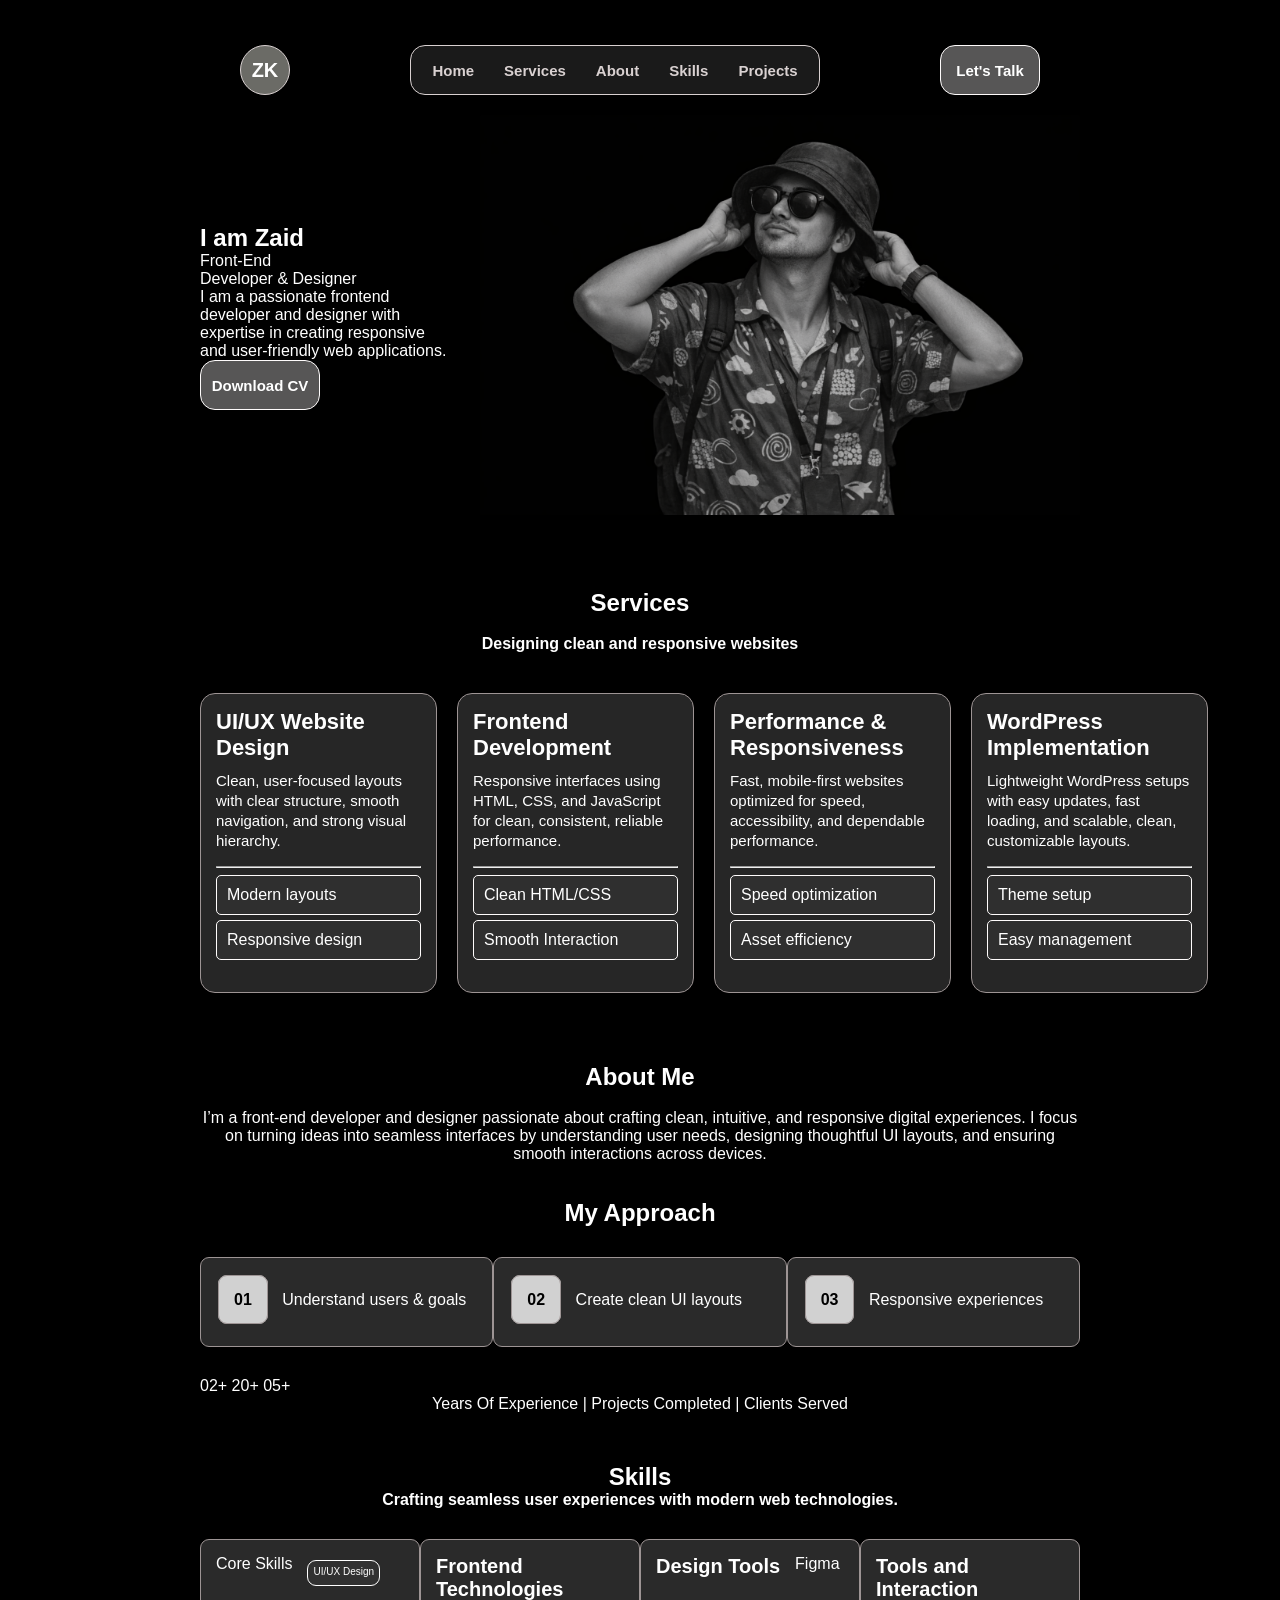
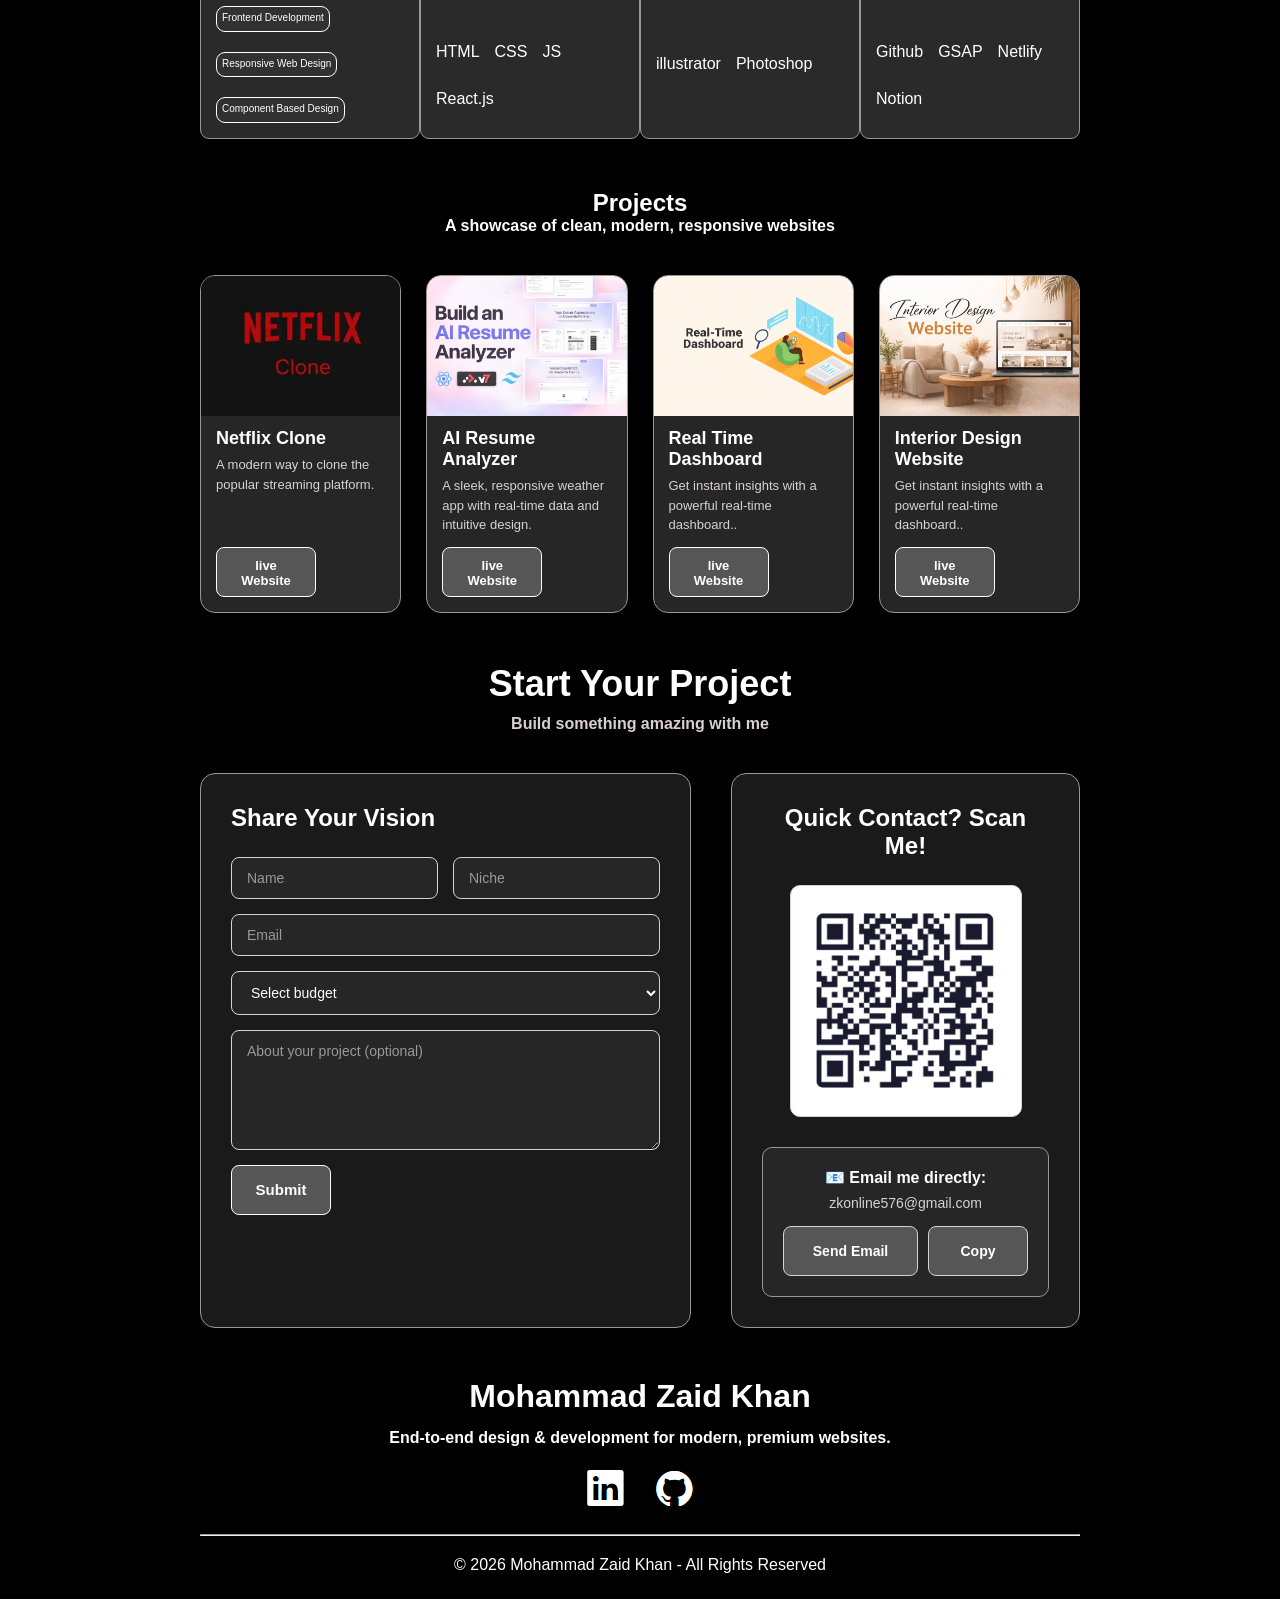
==== Task1/index.html @ 1f1709fe "Start your project section done" ====
<!DOCTYPE html>
<html lang="en">
<head>
    <meta charset="UTF-8">
    <meta name="viewport" content="width=device-width, initial-scale=1.0">
    <link rel="stylesheet" href="style.css">
    <title>Document</title>
</head>
<body>
    <!-- HEADER -->
    <header>
        <span class="logo">ZK</span>
        
        <nav>
           <a href="">Home</a> 
           <a href="">Services</a> 
           <a href="">About</a> 
           <a href="">Skills</a> 
           <a href="">Projects</a> 
        </nav>
        <button>Let's Talk</button>
    </header>

     <!-- MAIN -->
    <main>
        <section class="Home">

          <span>
             <h2>I am Zaid</h2>
             <p class="intro-subtitle">Front-End</p>
             <p class="intro-title">Developer & Designer</p>
             <p class="intro-text">I am a passionate frontend developer and designer with expertise in creating responsive and user-friendly web applications.</p>
             <button class="button2">Download CV</button>
          </span>

          <span>
             <img src="/Task1/images/zaid.png" alt="Profile Picture" class="profile-pic">
         </span>

        </section>

        <section class="services">
            <center><h1>Services</h1></center>
            <br>
            <center class="1"><b><p>Designing clean and responsive websites</p></b></center>

            <div class="card-box">

             <div class="Card1">

                <h3 class="ui/ux">UI/UX Website Design</h3>

                <p>Clean, user-focused layouts with clear structure, smooth navigation, and strong visual hierarchy.</p>

                <hr>

                <span>Modern layouts</span>

                <span>Responsive design</span>


             </div>

             <div class="Card2">

                <h3>Frontend Development</h3>

                <p>Responsive interfaces using HTML, CSS, and JavaScript for clean, consistent, reliable performance.</p>

                <hr>

                <span>Clean HTML/CSS</span>

                <span>Smooth Interaction</span>


             </div>

             <div class="Card3">

                <h3>Performance & Responsiveness</h3>

                <p>Fast, mobile-first websites optimized for speed, accessibility, and dependable performance.</p>

                <hr>

                <span>Speed optimization</span>

                <span>Asset efficiency
                </span>


             </div>

             <div class="Card4">

                <h3>WordPress Implementation
                </h3>

                <p>Lightweight WordPress setups with easy updates, fast loading, and scalable, clean, customizable layouts.
                </p>

                <hr>

                <span>Theme setup
               </span>

                <span>Easy management
                </span>


             </div>

            </div> 




            
         
        </section>

        <section class="About">
            <center><h1>About Me</h1></center>
            <br>
            <p style="text-align: center;">I’m a front-end developer and designer passionate about crafting clean, intuitive, and responsive digital experiences. I focus on turning ideas into seamless interfaces by understanding user needs, designing thoughtful UI layouts, and ensuring smooth interactions across devices.</p>
            <br>
            <br>
           <center><h2>My Approach</h2></center> 

           <div class="card-box2">

             <div class="Card5">
                <div class="centerDiv">
                 <span class="serial">01</span>
                 <span class="serial2">Understand users & goals</span>
                </div>
             </div>
 
             <div class="Card6">
                <div class="centerDiv">
                 <span class="serial">02</span>
                 <span class="serial2">Create clean UI layouts</span>
                </div>
             </div>

             <div class="Card7">
                <div class="centerDiv">
                 <span class="serial">03</span>
                 <span class="serial2">Responsive experiences</span>
                </div>
             </div>

          </div>


          <div class="center1">02+ 20+ 05+</div>
          <center class="center2"> Years Of Experience | Projects Completed | Clients Served</center>

        </section>

        <section class="Skills">

         <div class="skills h3">

          <center><h1>Skills</h1></center>
          <center><b><p>Crafting seamless user experiences with modern web technologies.</p></b></center>

         </div>


         <div class="card-box3">

            <div class="Card11">
            <p>Core Skills</p>

               <span class="ui">UI/UX Design</span>
               <span class="ui">Frontend Development</span>
               <span class="ui">Responsive Web Design</span>
               <span class="ui">Component Based Design</span>
            </div>

            <div class="Card11">
               <span><h4 class="Heading">Frontend Technologies</h4></span>
               <span>HTML</span>
               <SPAN>CSS</SPAN>
               <SPAN>JS</SPAN>
               <SPAN>React.js</SPAN>
            </div>

            <div class="Card11">
               <span><h4 class="Heading">Design Tools</h4></span>
               <span>Figma</span>
               <span>illustrator</span>
               <span>Photoshop</span>
            </div>

            <div class="Card11">
               <span><h4 class="Heading">Tools and Interaction</h4></span>
               <span>Github</span>
               <span>GSAP</span>
               <span>Netlify</span>
               <span>Notion</span>
            </div>
            

         </div>

      </section>

      <section class="Projects">


         <center><h1>Projects</h1></center>
         <center><b><p>A showcase of clean, modern, responsive websites</p></b></center>

         <div class="card-box4">

            <div class="card12">
            <img width="380px" height="160px" src="/Task1/images/Netflix.png" alt="Netflix clone picture">
            <h4>Netflix Clone</h4>
            <p>A modern way to clone the popular streaming platform.
            </p>
            <button>
               live Website
            </button>
            </div>

            <div class="card13">
               <img width="380px" height="160px" src="/Task1/images/ResumeThummbnail.png" alt="Resume builder picture">
               <h4>AI Resume Analyzer</h4>
               <p>A sleek, responsive weather app with real-time data and intuitive design.</p>
               <button>
                  live Website
               </button>
            </div>

            <div class="card14">
               <img width="380px" height="160px" src="/Task1/images/RealTimeDashboard.png">
               <h4>Real Time Dashboard</h4>
               <p>Get instant insights with a powerful real-time dashboard..</p>
               <button>
                  live Website
               </button>
            </div>

            <div class="card15">
               <img width="380px" height="160px" src="/Task1/images/Interior Design.png">
               <h4>Interior Design Website</h4>
               <p>Get instant insights with a powerful real-time dashboard..</p>
               <button>
               live Website
               </button>
            </div>

         </div>

      </section>

      <section class="StartProject">

         <center><h1>Start Your Project</h1></center>
          <center><b><p>Build something amazing with me</p></b></center>
          
          <div class="project-container">
            <!-- Left Form Section -->
            <div class="form-section">
              <h2>Share Your Vision</h2>
              <form>
                <div class="form-row">
                  <input type="text" placeholder="Name" required>
                  <input type="text" placeholder="Niche" required>
                </div>
                <input type="email" placeholder="Email" required>
                <select placeholder="Select budget" required>
                  <option>Select budget</option>
                  <option>$500 - $1000</option>
                  <option>$1000 - $2000</option>
                  <option>$2000 - $5000</option>
                  <option>$5000+</option>
                </select>
                <textarea placeholder="About your project (optional)"></textarea>
                <button type="submit">Submit</button>
              </form>
            </div>

            <!-- Right Contact Section -->
            <div class="contact-section">
              <h2>Quick Contact? Scan Me!</h2>
              <div class="qr-box">
                <img src="/Task1/images/qrcode.png" alt="QR Code" class="qr-code">
              </div>
              <div class="email-box">
                <span>📧 Email me directly:</span>
                <p>zkonline576@gmail.com</p>
                <div class="button-group">
                  <button class="send-btn">Send Email</button>
                  <button class="copy-btn">Copy</button>
                </div>
              </div>
            </div>
          </div>

      </section>

     
    </main>

    <!-- FOOTER -->
    <footer>

      <center class="footername"><h1>Mohammad Zaid Khan</h1></center>

      <center class="footerpara"><b><p>End-to-end design & development for modern, premium websites.</p></b></center>

      <div class="footericons">
         <center>
         <a  class="footericonlinkedin" href="https://www.linkedin.com/in/mohammad-zaid-khan-547534230/" target="_blank"><img src="/Task1/images/linkdin.png" alt="LinkedIn logo with link"></a>
         
        <a href="https://github.com/ZAID576" target="_blank"><img src="/Task1/images/github2.png" alt="GitHub logo with link"></a>
        </center>
      </div>

      <hr>

      <div class="AllRightReserved">
      <center><p>© 2026 Mohammad Zaid Khan - All Rights Reserved</p></center>
      </div>

    </footer>


</body>
</html>
---- Task1/style.css ----
* {
  margin: 0;
  padding: 0;
  box-sizing: border-box;
}

body {
  font-family: Arial, sans-serif;
  background-color: #000;
  color: #fff;
  margin: 25px 200px 25px 200px;
  /* min-height: 100vh; */
}

header {
  display: flex;
  justify-content: space-between;
  align-items: center;
  padding: 20px 40px;
  position: sticky;
  top: 0;           /* keeps it at top when scrolling */
  background: rgba(0, 0, 0, 0.85);
  z-index: 10;
  
  .logo { 
  width: 50px;
  height: 50px;
  border-radius: 50%;
  border: 1px solid #d9d1d1; 
  
  background-color: #6b6b66;

  display: flex;
  justify-content: center;
  align-items: center;

  color: white;
  font-size: 20px;
  font-weight: bold;
  }
  
}

nav {
  display: flex;
  justify-content: center;
  align-items: center;

  width: 410px;
  height: 50px;
  border-radius: 15px;
  border: 1px solid #d9d1d1; 

  background-color: #1A1A1A;

  a{
    padding: 15px;
    text-decoration: none;

    color: #d9d1d1;

    font-size: 15px;
    font-weight: bold;
  }
}

button {
  width: 100px;
  height: 50px;
  border-radius: 15px;
  border: 1px solid #fffcfc; 

  background-color: #575656;

  color: #ffffff;
  font-size: 15px;
  font-weight: bold;

}



  section.Home{
  display: flex;
  justify-content: space-between;
  align-items: center;
  gap: 30px;
  /* border: 1px solid white; */

  .button2{
    width: 120px;
    height: 50px;
    border-radius: 15px;
    border: 1px solid #fffcfc; 

    background-color: #575656;


    color: #ffffff;
    font-size: 15px;
    font-weight: bold;


  }


  img{
    height: 400px;
  }
}


section.services{
  margin-top: 70px;
  margin-bottom: 70px;
}

.card-box{
  display: flex;
  justify-content: space-between;
  align-items: center;
  margin-top: 40px;
}
  

.Card1{
  height: 300px;
  width: 240px;
  border: 1px solid #9d9494; 
  border-radius: 15px;
  padding: 15px 15px 15px 15px;
  background-color:#262626;
  margin-right: 20px;

  h3{
   font-size: 22px;
   margin-bottom: 10px;
  }

  p{
   font-size: 15px;
   color: #ffffff;
   line-height: 20px;
   margin-bottom: 15px;
  }

  hr{
   margin-bottom: 7px;
   /* background-color: #9d9494; */

  }

  span{
    display: flex;

    background-color: #2F2F2F;

    width: 205px;
    height: 40px;
    border: 1px solid #fffcfc;
    border-radius: 5px;
    margin-bottom: 5px;
    padding: 10px;

    transition: all 0.4s ease;
    
  }
}

.Card2{
  height: 300px;
  width: 240px;
  border: 1px solid #9d9494; 
  border-radius: 15px;
  padding: 15px 15px 15px 15px;
  background-color:#262626;
  margin-right: 20px;

  h3{
   font-size: 22px;
   margin-bottom: 10px;
  }

  p{
   font-size: 15px;
   color: #ffffff;
   line-height: 20px;
   margin-bottom: 15px;
  }

  hr{
   margin-bottom: 7px;

  }

  span{
    display: flex;

    background-color: #2F2F2F;

    width: 205px;
    height: 40px;
    border: 1px solid #fffcfc;
    border-radius: 5px;
    margin-bottom: 5px;
    padding: 10px;

    transition: all 0.4s ease;
    
  }
}

.Card3{
  height: 300px;
  width: 240px;
  border: 1px solid #9d9494; 
  border-radius: 15px;
  padding: 15px 15px 15px 15px;
  background-color:#262626;
  margin-right: 20px;

  h3{
   font-size: 22px;
   margin-bottom: 10px;
  }

  p{
   font-size: 15px;
   color: #ffffff;
   line-height: 20px;
   margin-bottom: 15px;
  }

  hr{
   margin-bottom: 7px;

  }

  span{
    display: flex;

    background-color: #2F2F2F;

    width: 205px;
    height: 40px;
    border: 1px solid #fffcfc;
    border-radius: 5px;
    margin-bottom: 5px;
    padding: 10px;

    transition: all 0.4s ease;
    
  }
}

.Card4{
  height: 300px;
  width: 240px;
  border: 1px solid #9d9494; 
  border-radius: 15px;
  padding: 15px 15px 15px 15px;
  background-color:#262626;
  margin-right: 20px;

  h3{
   font-size: 22px;
   margin-bottom: 10px;
  }

  p{
   font-size: 15px;
   color: #ffffff;
   line-height: 20px;
   margin-bottom: 15px;
  }

  hr{
   margin-bottom: 7px;

  }

  span{
    display: flex;

    background-color: #2F2F2F;

    width: 205px;
    height: 40px;
    border: 1px solid #fffcfc;
    border-radius: 5px;
    margin-bottom: 5px;
    padding: 10px;

    transition: all 0.4s ease;
    
  }
}


.card-box2{
  display: flex;
  justify-content: space-between;
  align-items: center;
  margin-top: 30px;
  margin-bottom: 30px;


  .Card5,
  .Card6,
  .Card7{
    height: 90px;
    width: 360px;
    border: 1px solid #9d9494;
    border-radius: 9px; 
    padding: 15px 15px 15px 15px;
    background-color: #2A2A2A;
    /* align-items: center; */

  }

  .serial{
    border: 1px solid #9d9494;
    border-radius: 9px;
    padding: 15px 15px 15px 15px;
    /* margin: 5px 5px 5px 5px ; */
    background-color: #D1D1D1;
    color: black;
    font-weight: bold;
  }

  .serial2{
    margin-left: 10px;
    /* Add styles for the second serial class if needed */
  }

  .centerDiv{
   margin: 18px 5px 5px 2px  ;

  }

  .center1{

  font-size: 96px;
  font-weight: bold;
  color: #ffffff;
  margin-bottom: 10px;

  }

  center.center2{
    font-size: 15px;
    color: #ffffff;
    margin-top: 10px;
  }
}

.Skills{
  margin-top: 50px;
  margin-bottom: 50px;
}

.card-box3{
  display: flex;
  justify-content: space-between;
  align-items: center;
  margin-top: 30px;
  margin-bottom: 30px;

 
 

  .Heading{
    font-size: 20px;
    font-weight: bold;
    color: #ffffff;
    margin-bottom: 12px;
  }

  .ui{
    font-size: 10px;
    border: 1px solid #ffffff;
    border-radius: 9px;
    padding: 5px;
    background-color: #313131;
     margin-top: 5px;
    


  }

}
 .Card11{
    height: 200px;
    width: 500px;
    border: 1px solid #9d9494;
    border-radius: 9px;
    padding: 15px 15px 15px 15px;
    background-color: #2A2A2A;
    display: flex;
    flex-wrap: wrap;
    gap: 15px;
  }

/* Start Project Section */
.StartProject {
  margin-top: 50px;
  margin-bottom: 50px;

  h1 {
    font-size: 36px;
    margin-bottom: 10px;
  }

  b p {
    font-size: 16px;
    color: #d9d1d1;
    margin-bottom: 40px;
  }
}

.project-container {
  display: flex;
  justify-content: space-between;
  align-items: stretch;
  gap: 40px;
  margin-top: 40px;
}

.form-section {
  flex: 1;
  border: 1px solid #9d9494;
  border-radius: 15px;
  padding: 30px;
  background-color: #1A1A1A;

  h2 {
    font-size: 24px;
    margin-bottom: 25px;
    color: #ffffff;
  }

  form {
    display: flex;
    flex-direction: column;
    gap: 15px;
  }

  .form-row {
    display: flex;
    gap: 15px;

    input {
      flex: 1;
    }
  }

  input,
  select,
  textarea {
    padding: 12px 15px;
    border: 1px solid #d9d1d1;
    border-radius: 8px;
    background-color: #262626;
    color: #ffffff;
    font-family: Arial, sans-serif;
    font-size: 14px;

    &::placeholder {
      color: #999;
    }

    &:focus {
      outline: none;
      border-color: #575656;
    }
  }

  textarea {
    resize: vertical;
    min-height: 120px;
  }

  button {
    padding: 12px 20px;
    background-color: #575656;
    border: 1px solid #fffcfc;
    border-radius: 8px;
    color: #ffffff;
    font-size: 15px;
    font-weight: bold;
    cursor: pointer;
    transition: all 0.3s ease;

    &:hover {
      background-color: #6b6b66;
    }
  }
}

.contact-section {
  flex: 1;
  border: 1px solid #9d9494;
  border-radius: 15px;
  padding: 30px;
  background-color: #1A1A1A;
  display: flex;
  flex-direction: column;
  align-items: center;
  justify-content: center;
  text-align: center;

  h2 {
    font-size: 24px;
    margin-bottom: 25px;
    color: #ffffff;
  }
}

.qr-box {
  margin-bottom: 30px;
  padding: 15px;
  border: 1px solid #d9d1d1;
  border-radius: 10px;
  background-color: #ffffff;

  .qr-code {
    width: 200px;
    height: 200px;
    display: block;
  }
}

.email-box {
  width: 100%;
  padding: 20px;
  border: 1px solid #9d9494;
  border-radius: 10px;
  background-color: #262626;

  span {
    font-size: 16px;
    font-weight: bold;
    color: #ffffff;
    display: block;
    margin-bottom: 8px;
  }

  p {
    font-size: 14px;
    color: #d9d1d1;
    margin-bottom: 15px;
  }
}

.button-group {
  display: flex;
  gap: 10px;
  justify-content: center;

  button {
    padding: 10px 20px;
    border: 1px solid #d9d1d1;
    border-radius: 8px;
    background-color: #575656;
    color: #ffffff;
    font-size: 14px;
    font-weight: bold;
    cursor: pointer;
    transition: all 0.3s ease;

    &:hover {
      background-color: #6b6b66;
    }
  }

  .send-btn {
    flex: 1;
  }

  .copy-btn {
    flex: 0 0 auto;
  }
}

.footername{
  margin-bottom: 14px;
}

.footerpara{
  margin-bottom: 20px;
}

.footericons{
  /* padding: 10px; */
  /* border: 1px solid #9d9494; */
  /* margin :auto; */
  /* width: fit-content; */
  margin-bottom: 20px;

}


.AllRightReserved{
  margin-top: 20px;
}

.footericons a {
  margin-right: 15px;
}

.footericons a:last-child {
  margin-right: 0;
}


.card-box4{
  display: flex;
  justify-content: space-between;
  align-items: stretch;
  gap: 25px;
  margin-top: 40px;
  margin-bottom: 50px;
  flex-wrap: nowrap;
}

.card12,
.card13,
.card14,
.card15 {
  flex: 1;
  border: 1px solid #9d9494;
  border-radius: 15px;
  padding: 0;
  background-color: #262626;
  display: flex;
  flex-direction: column;
  overflow: hidden;
  transition: transform 0.3s ease, box-shadow 0.3s ease;
  
  &:hover {
    transform: translateY(-5px);
    box-shadow: 0 10px 30px rgba(0, 0, 0, 0.5);
  }
  
  img {
    width: 100%;
    height: 140px;
    object-fit: cover;
    display: block;
  }
  
  h4 {
    font-size: 18px;
    font-weight: bold;
    margin: 12px 15px 6px 15px;
    color: #ffffff;
  }
  
  p {
    font-size: 13px;
    color: #d9d1d1;
    margin: 0 15px 12px 15px;
    line-height: 1.5;
    flex-grow: 1;
  }
  
  button {
    padding: 10px 20px;
    margin: 0 15px 15px 15px;
    background-color: #575656;
    border: 1px solid #fffcfc;
    border-radius: 8px;
    color: #ffffff;
    font-size: 13px;
    font-weight: bold;
    cursor: pointer;
    transition: all 0.3s ease;
    align-self: flex-start;
    
    &:hover {
      background-color: #6b6b66;
    }
  }
}
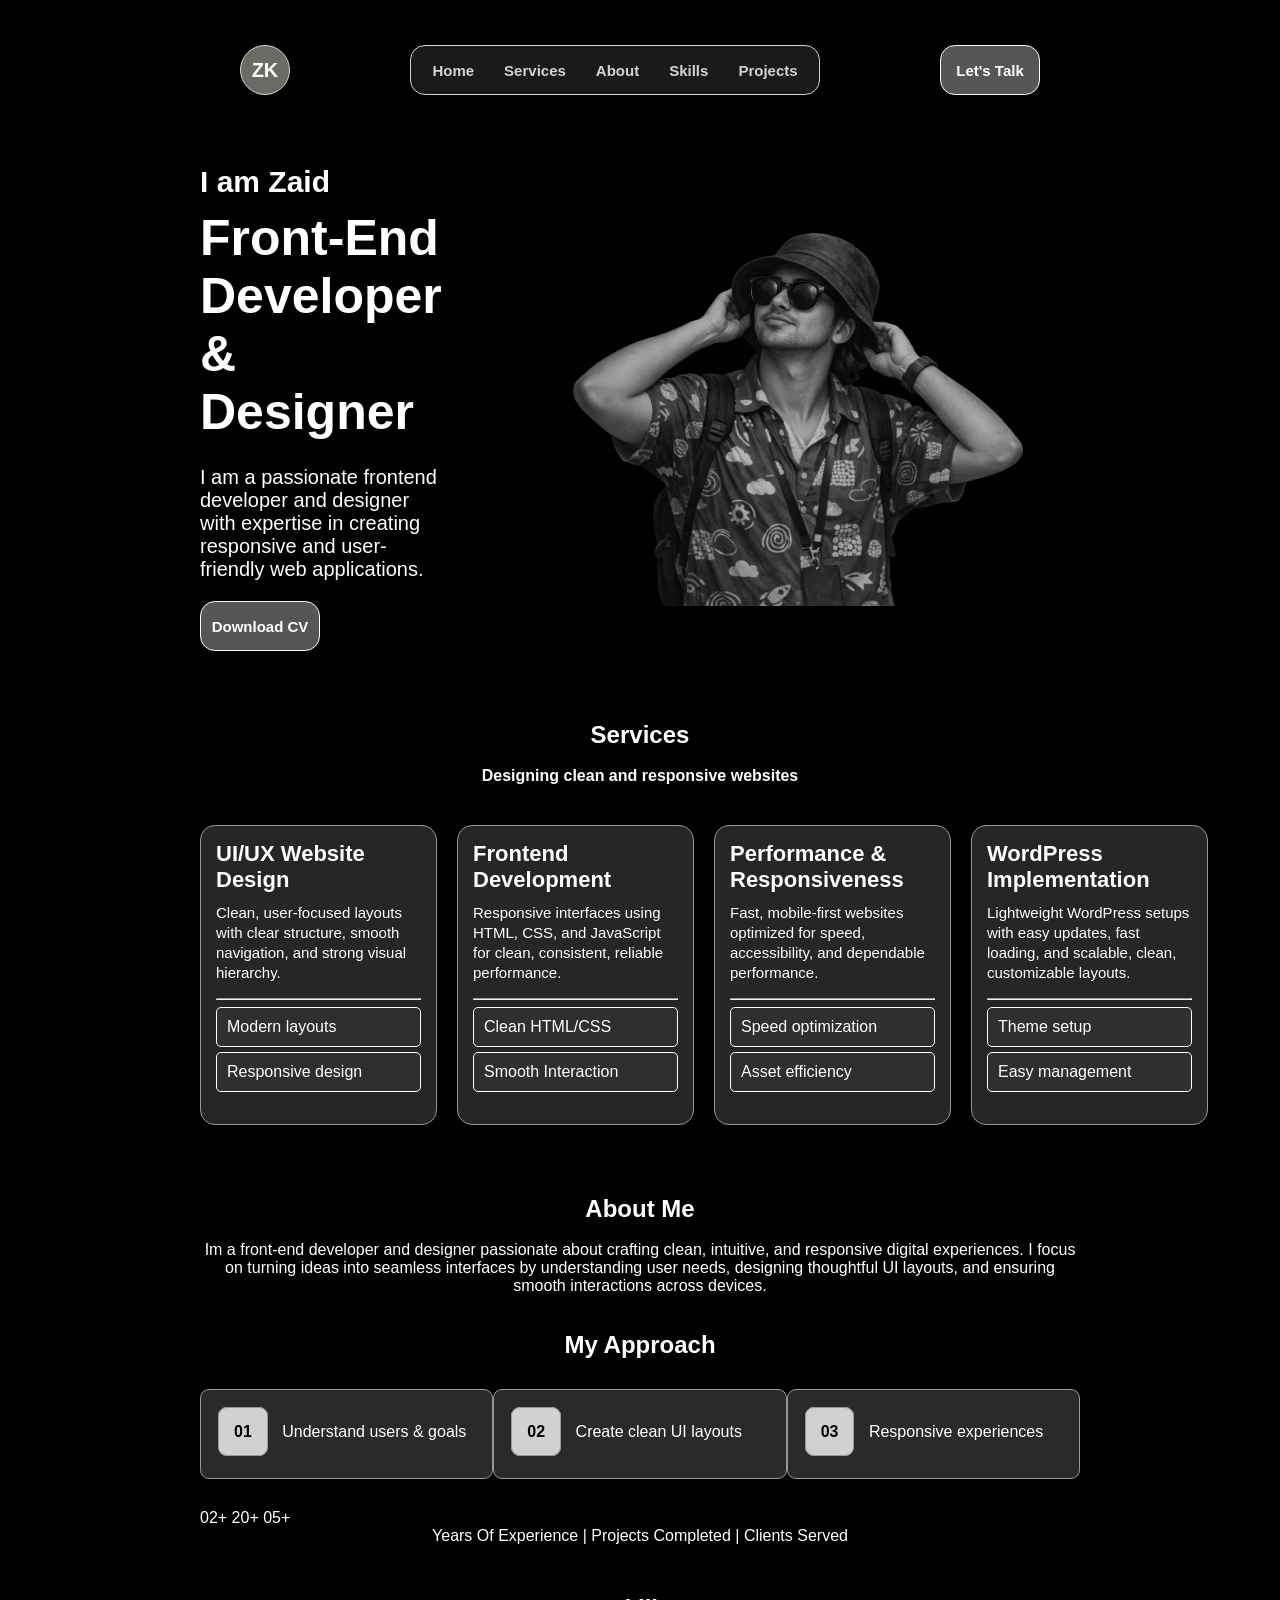
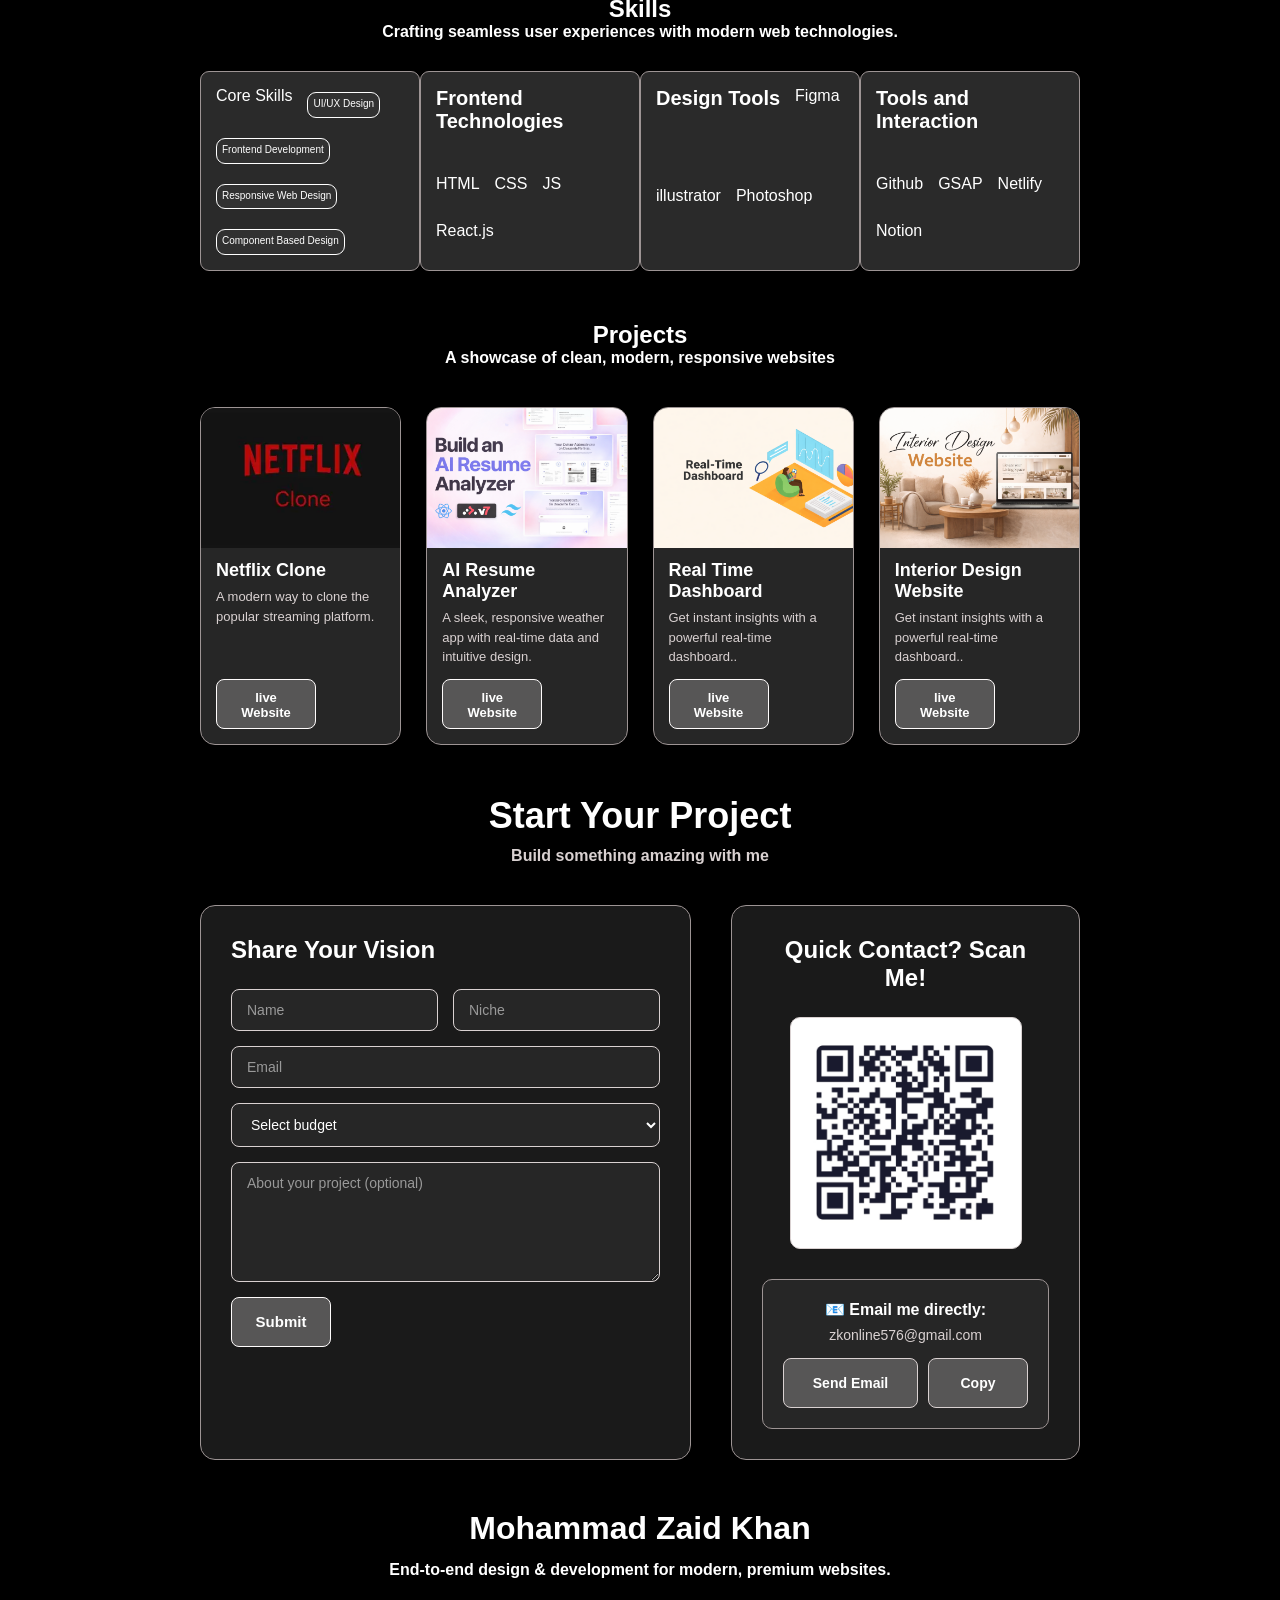
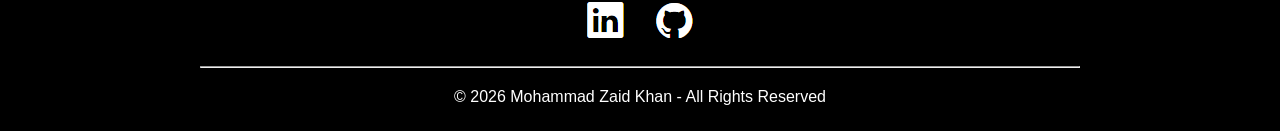
==== commit 025daadc: "Home Bio section done" ====
--- a/Task1/index.html
+++ b/Task1/index.html
@@ -26,11 +26,13 @@
         <section class="Home">
 
           <span>
-             <h2>I am Zaid</h2>
-             <p class="intro-subtitle">Front-End</p>
-             <p class="intro-title">Developer & Designer</p>
-             <p class="intro-text">I am a passionate frontend developer and designer with expertise in creating responsive and user-friendly web applications.</p>
-             <button class="button2">Download CV</button>
+             <h2 style="margin-bottom: 10px;font-size: 30px;">I am Zaid</h2>
+             <p class="intro-subtitle" style="font-size: 50px; font-weight: bolder;">Front-End</p>
+             <p wclass="intro-title" style="font-weight: bolder; font-size: 50px; margin-bottom: 25px;">Developer & Designer</p>
+   
+             <p class="intro-text" style="font-size: 20px;">I am a passionate frontend developer and designer with expertise in creating responsive and user-friendly web applications.</p>
+
+             <button class="button2" style="margin-top: 20px;">Download CV</button>
           </span>
 
           <span>
@@ -123,7 +125,7 @@
         <section class="About">
             <center><h1>About Me</h1></center>
             <br>
-            <p style="text-align: center;">I’m a front-end developer and designer passionate about crafting clean, intuitive, and responsive digital experiences. I focus on turning ideas into seamless interfaces by understanding user needs, designing thoughtful UI layouts, and ensuring smooth interactions across devices.</p>
+            <p style="text-align: center;">Im a front-end developer and designer passionate about crafting clean, intuitive, and responsive digital experiences. I focus on turning ideas into seamless interfaces by understanding user needs, designing thoughtful UI layouts, and ensuring smooth interactions across devices.</p>
             <br>
             <br>
            <center><h2>My Approach</h2></center> 
@@ -303,7 +305,6 @@
 
       </section>
 
-     
     </main>
 
     <!-- FOOTER -->
--- a/Task1/style.css
+++ b/Task1/style.css
@@ -85,6 +85,7 @@
   justify-content: space-between;
   align-items: center;
   gap: 30px;
+  margin-top: 50px;
   /* border: 1px solid white; */
 
   .button2{
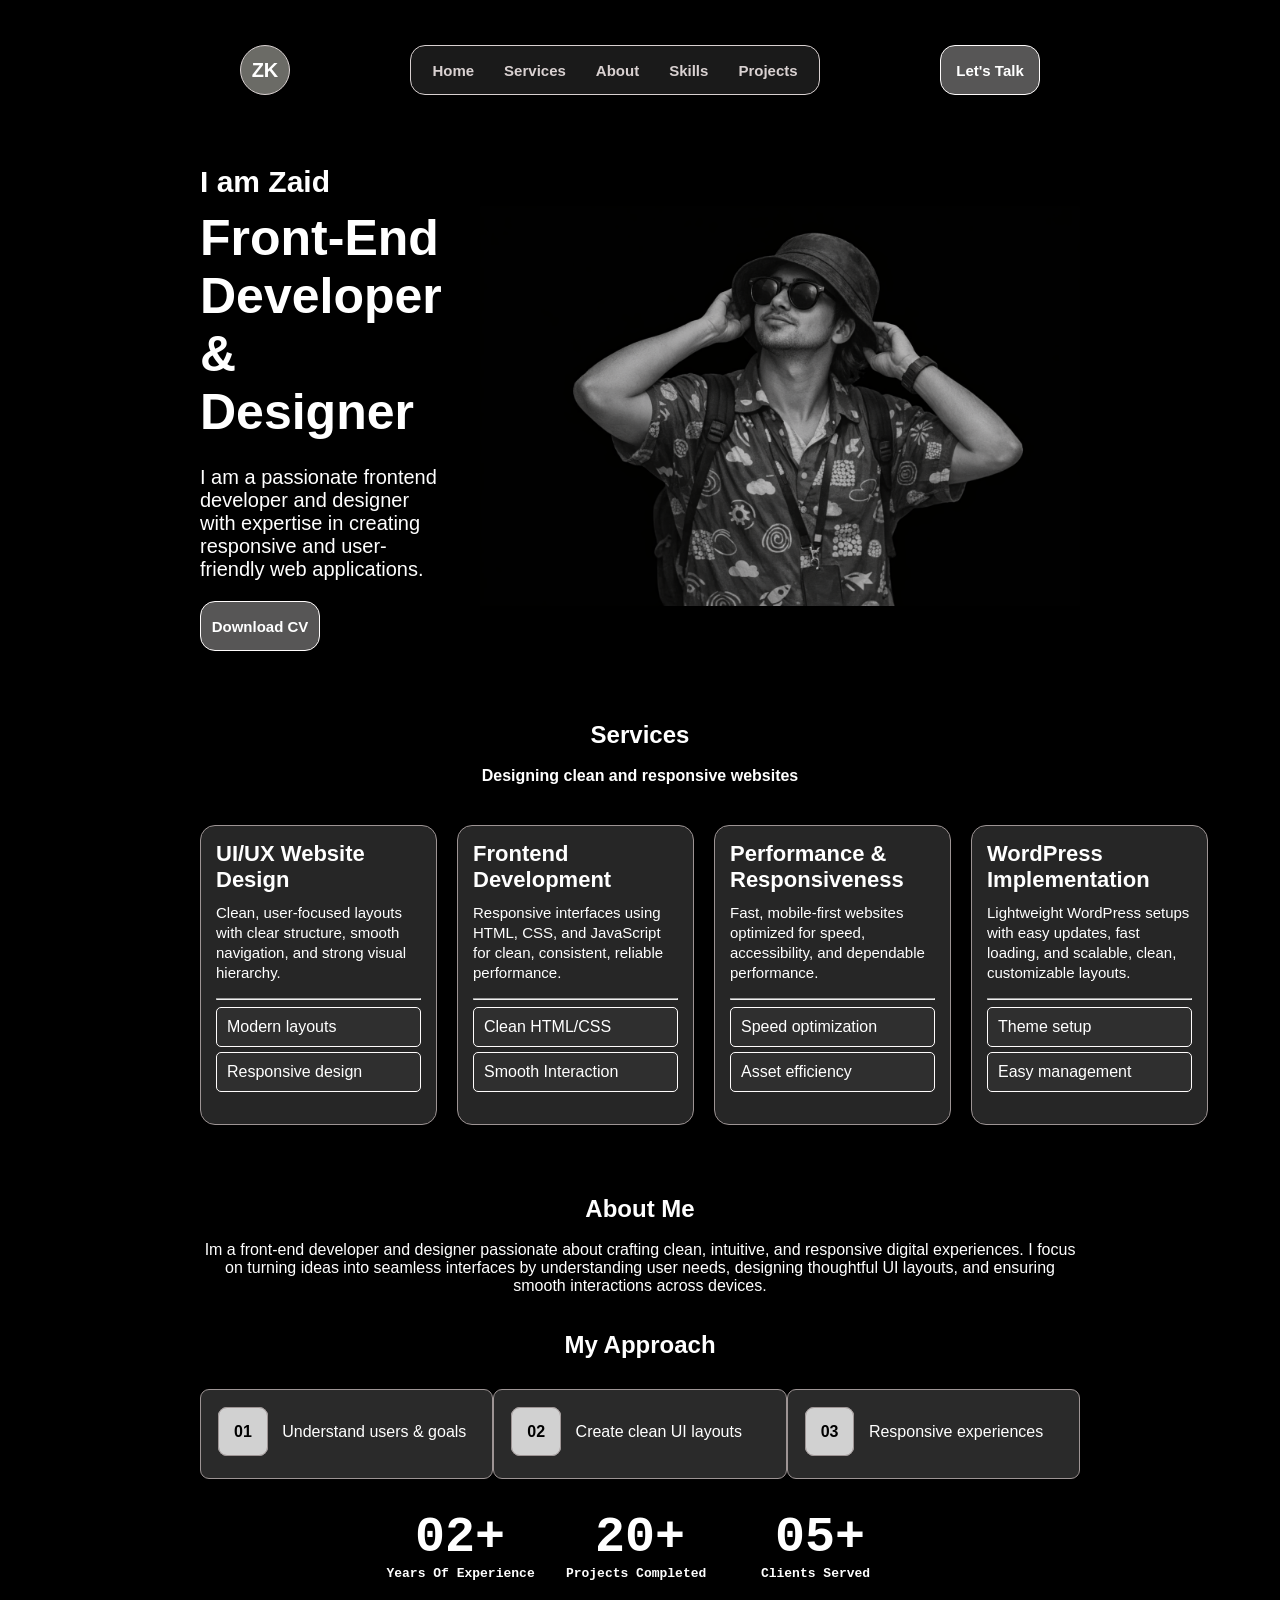
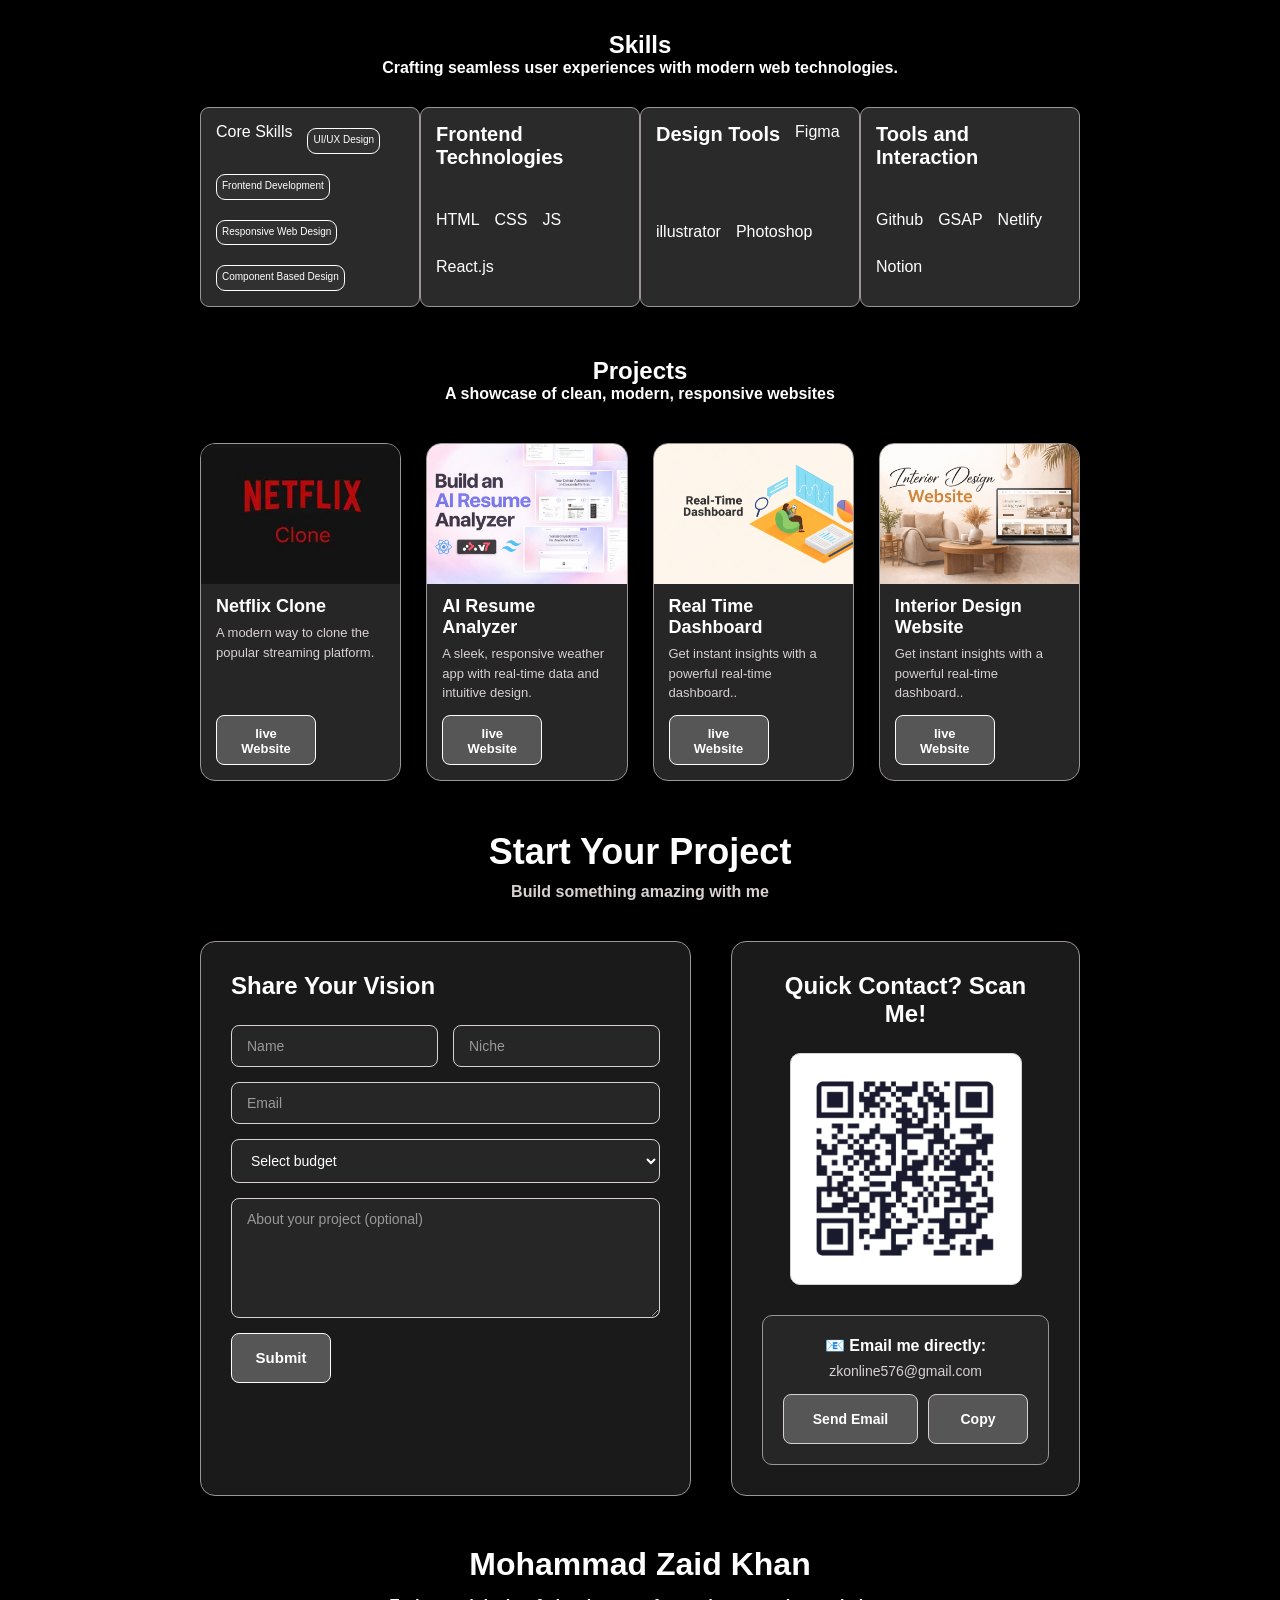
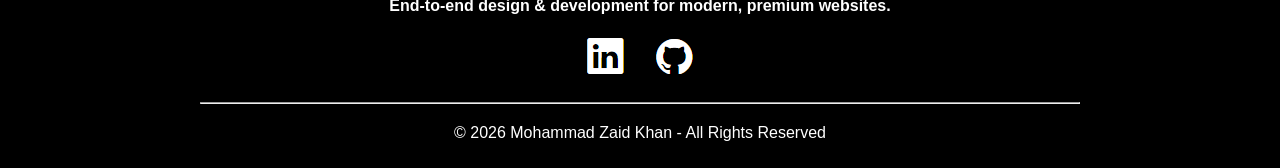
==== commit 617f2536: "skills section 02+ part done with alignment" ====
--- a/Task1/index.html
+++ b/Task1/index.html
@@ -156,8 +156,11 @@
           </div>
 
 
-          <div class="center1">02+ 20+ 05+</div>
-          <center class="center2"> Years Of Experience | Projects Completed | Clients Served</center>
+          <div class="center1" style="font-size: 50px;   font-weight: bold;   text-align: center;">
+            <pre>02+   20+   05+</pre>
+         </div>
+
+          <center class="center2" style="font-weight: bold;"> <pre>Years Of Experience    Projects Completed       Clients Served   </pre> </center>
 
         </section>
 
--- a/Task1/style.css
+++ b/Task1/style.css
@@ -341,10 +341,10 @@
 
   .center1{
 
-  font-size: 96px;
+  /* text-align: center;
   font-weight: bold;
   color: #ffffff;
-  margin-bottom: 10px;
+  margin-bottom: 10px; */
 
   }
 
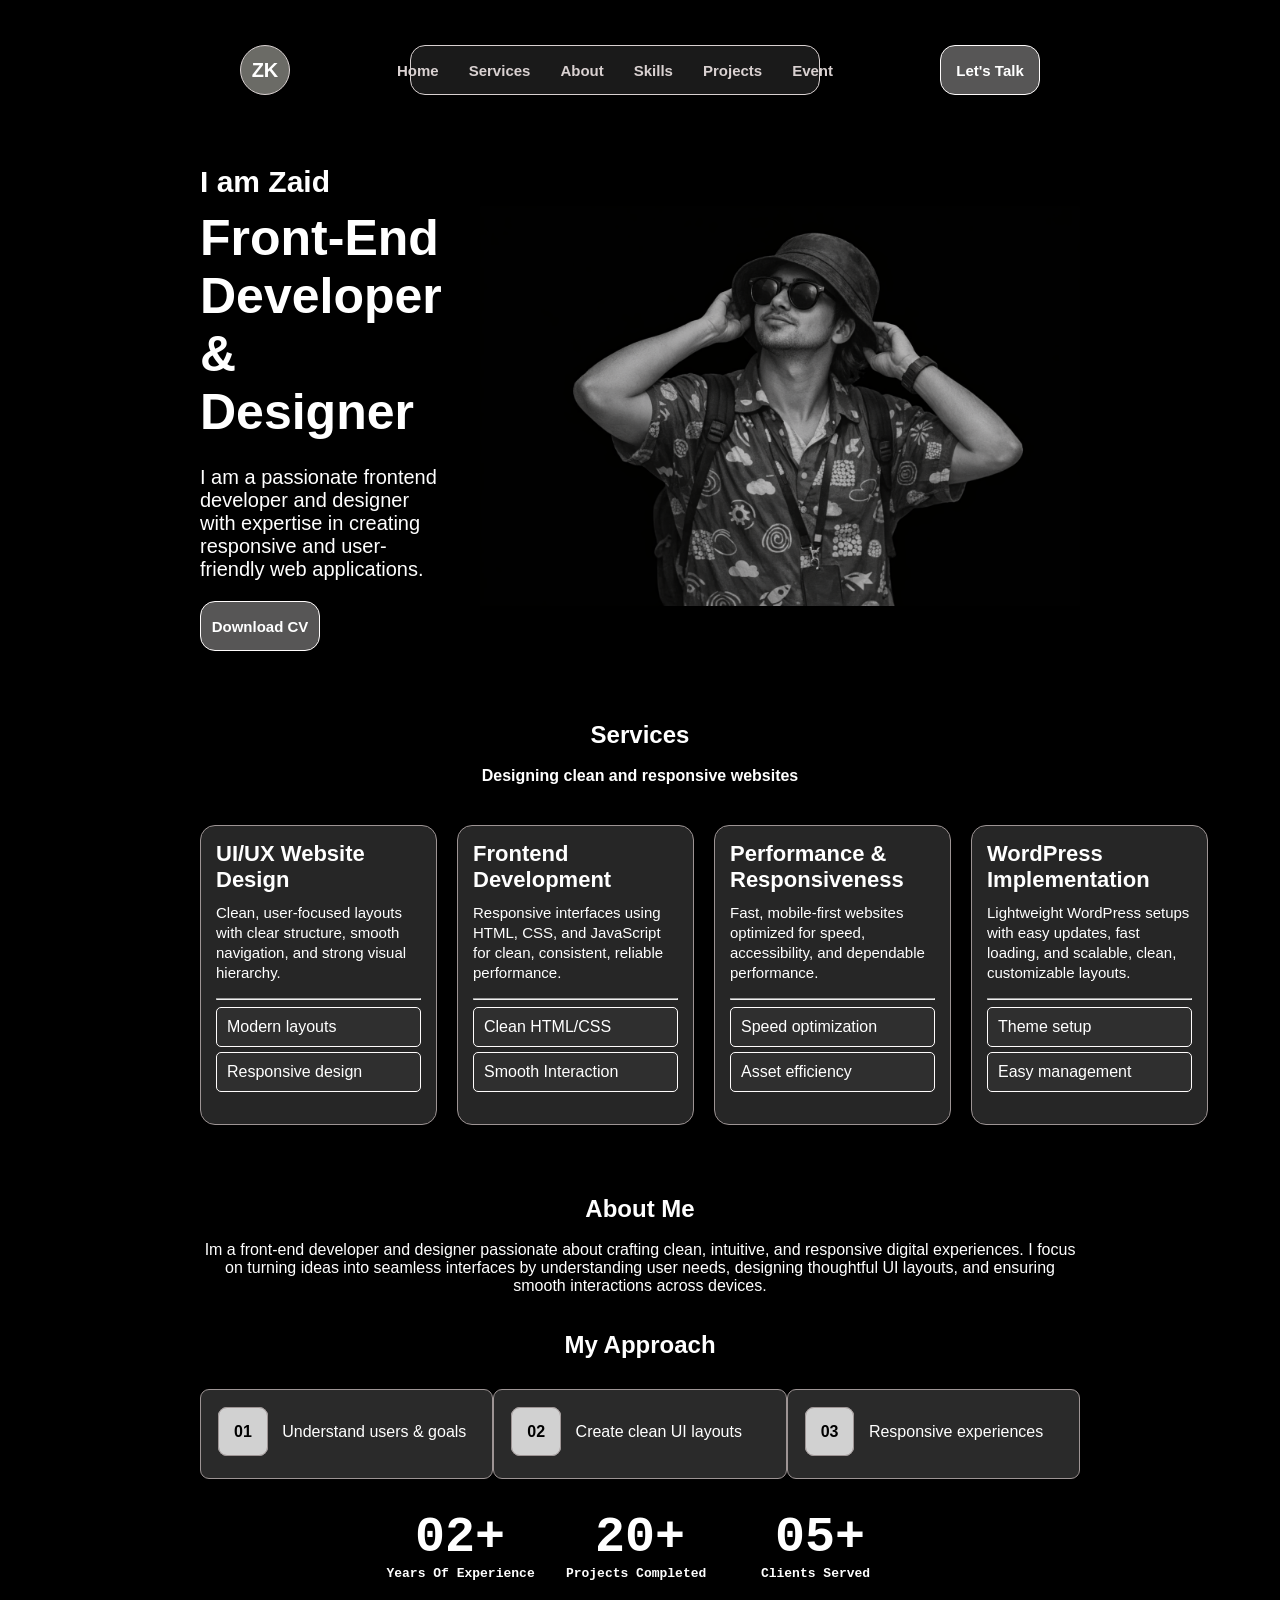
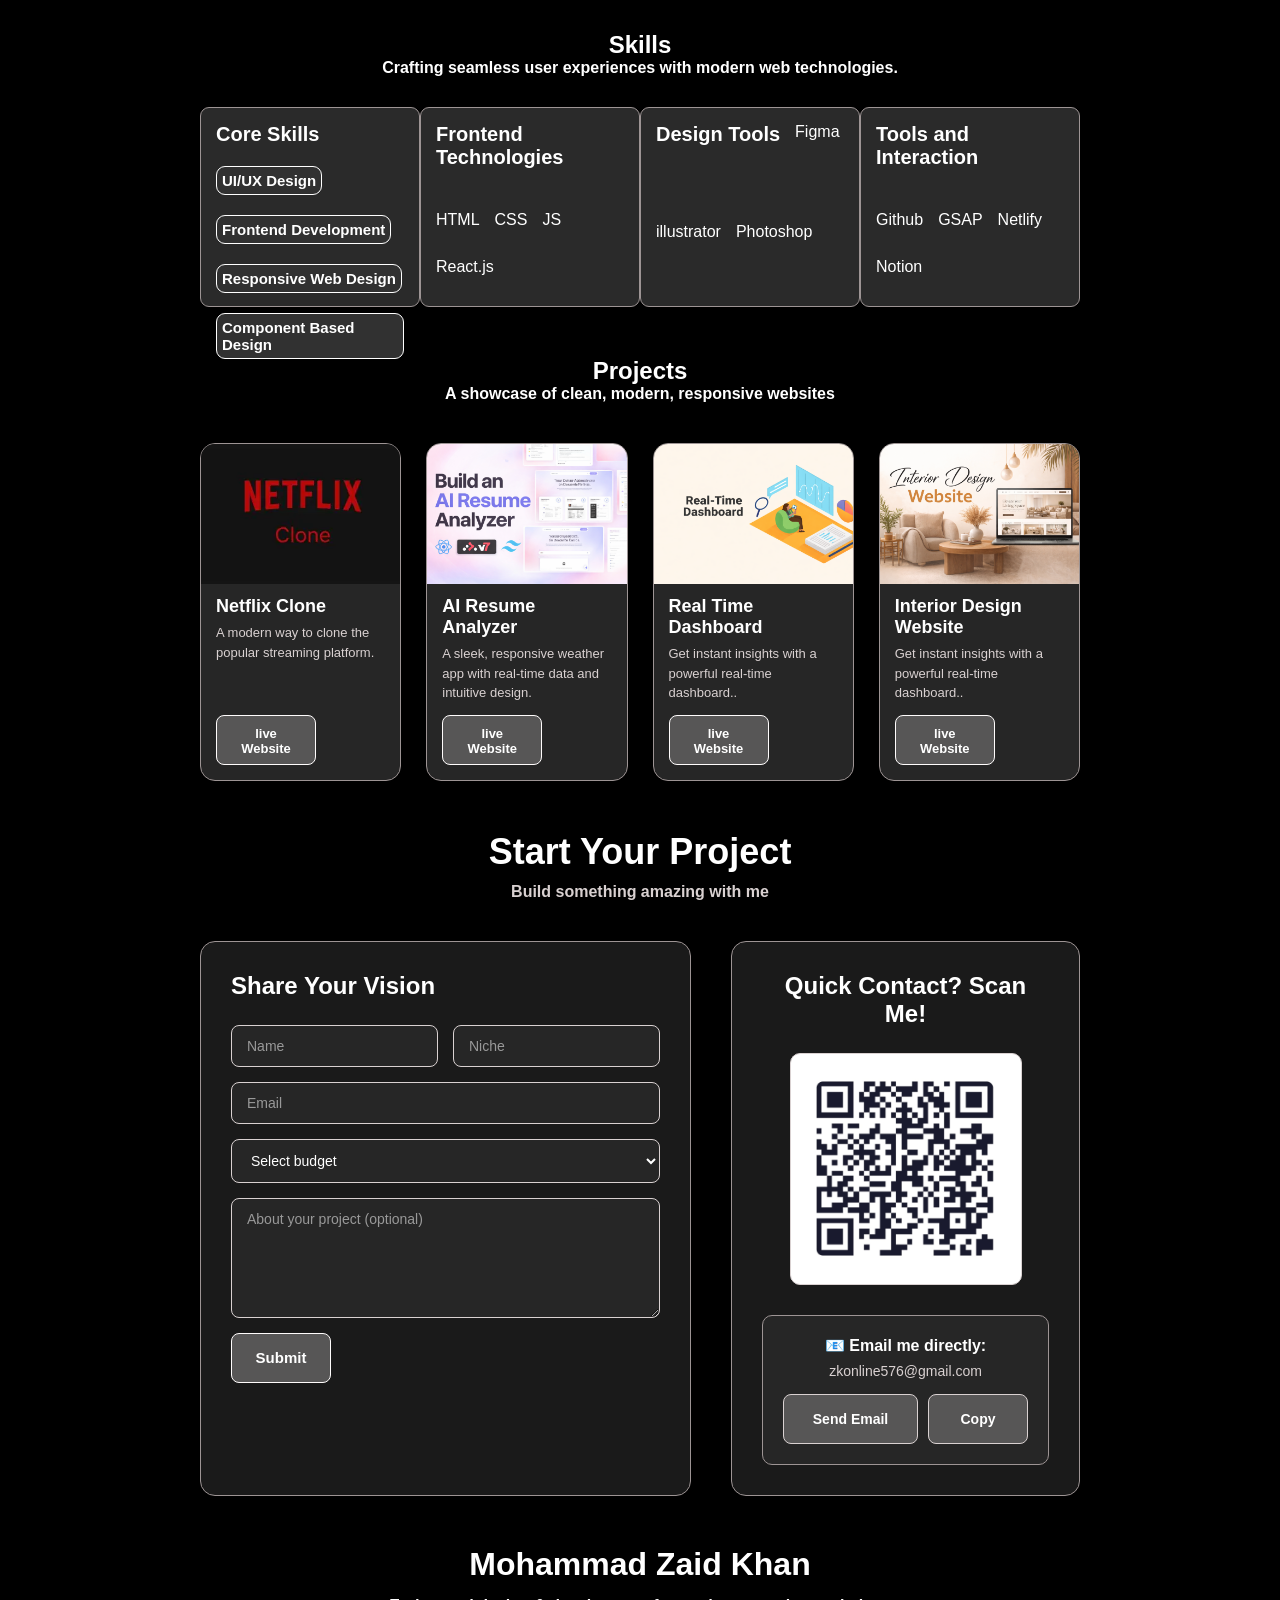
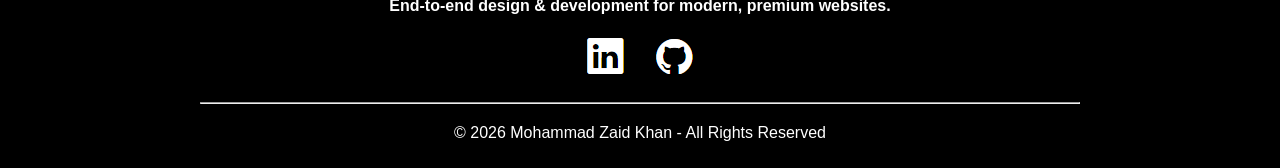
==== commit bd3f841e: "code lines structuring" ====
--- a/Task1/index.html
+++ b/Task1/index.html
@@ -17,12 +17,15 @@
            <a href="">About</a> 
            <a href="">Skills</a> 
            <a href="">Projects</a> 
+           <a href="">Event</a> 
         </nav>
+
         <button>Let's Talk</button>
     </header>
 
      <!-- MAIN -->
     <main>
+
         <section class="Home">
 
           <span>
@@ -176,8 +179,9 @@
 
          <div class="card-box3">
 
-            <div class="Card11">
+            <div class="Card11" style="font-weight: bolder ;font-size: 20px;">
             <p>Core Skills</p>
+            <br>
 
                <span class="ui">UI/UX Design</span>
                <span class="ui">Frontend Development</span>
@@ -211,9 +215,9 @@
 
          </div>
 
-      </section>
-
-      <section class="Projects">
+        </section>
+
+        <section class="Projects">
 
 
          <center><h1>Projects</h1></center>
@@ -260,9 +264,9 @@
 
          </div>
 
-      </section>
-
-      <section class="StartProject">
+        </section>
+ 
+        <section class="StartProject">
 
          <center><h1>Start Your Project</h1></center>
           <center><b><p>Build something amazing with me</p></b></center>
@@ -306,7 +310,11 @@
             </div>
           </div>
 
-      </section>
+        </section>
+
+        <section class="events">
+          
+        </section>
 
     </main>
 
--- a/Task1/style.css
+++ b/Task1/style.css
@@ -339,14 +339,14 @@
 
   }
 
-  .center1{
-
-  /* text-align: center;
+  /* .center1{
+
+  text-align: center;
   font-weight: bold;
   color: #ffffff;
-  margin-bottom: 10px; */
-
-  }
+  margin-bottom: 10px;
+
+  } */
 
   center.center2{
     font-size: 15px;
@@ -378,7 +378,7 @@
   }
 
   .ui{
-    font-size: 10px;
+    font-size: 15px;
     border: 1px solid #ffffff;
     border-radius: 9px;
     padding: 5px;
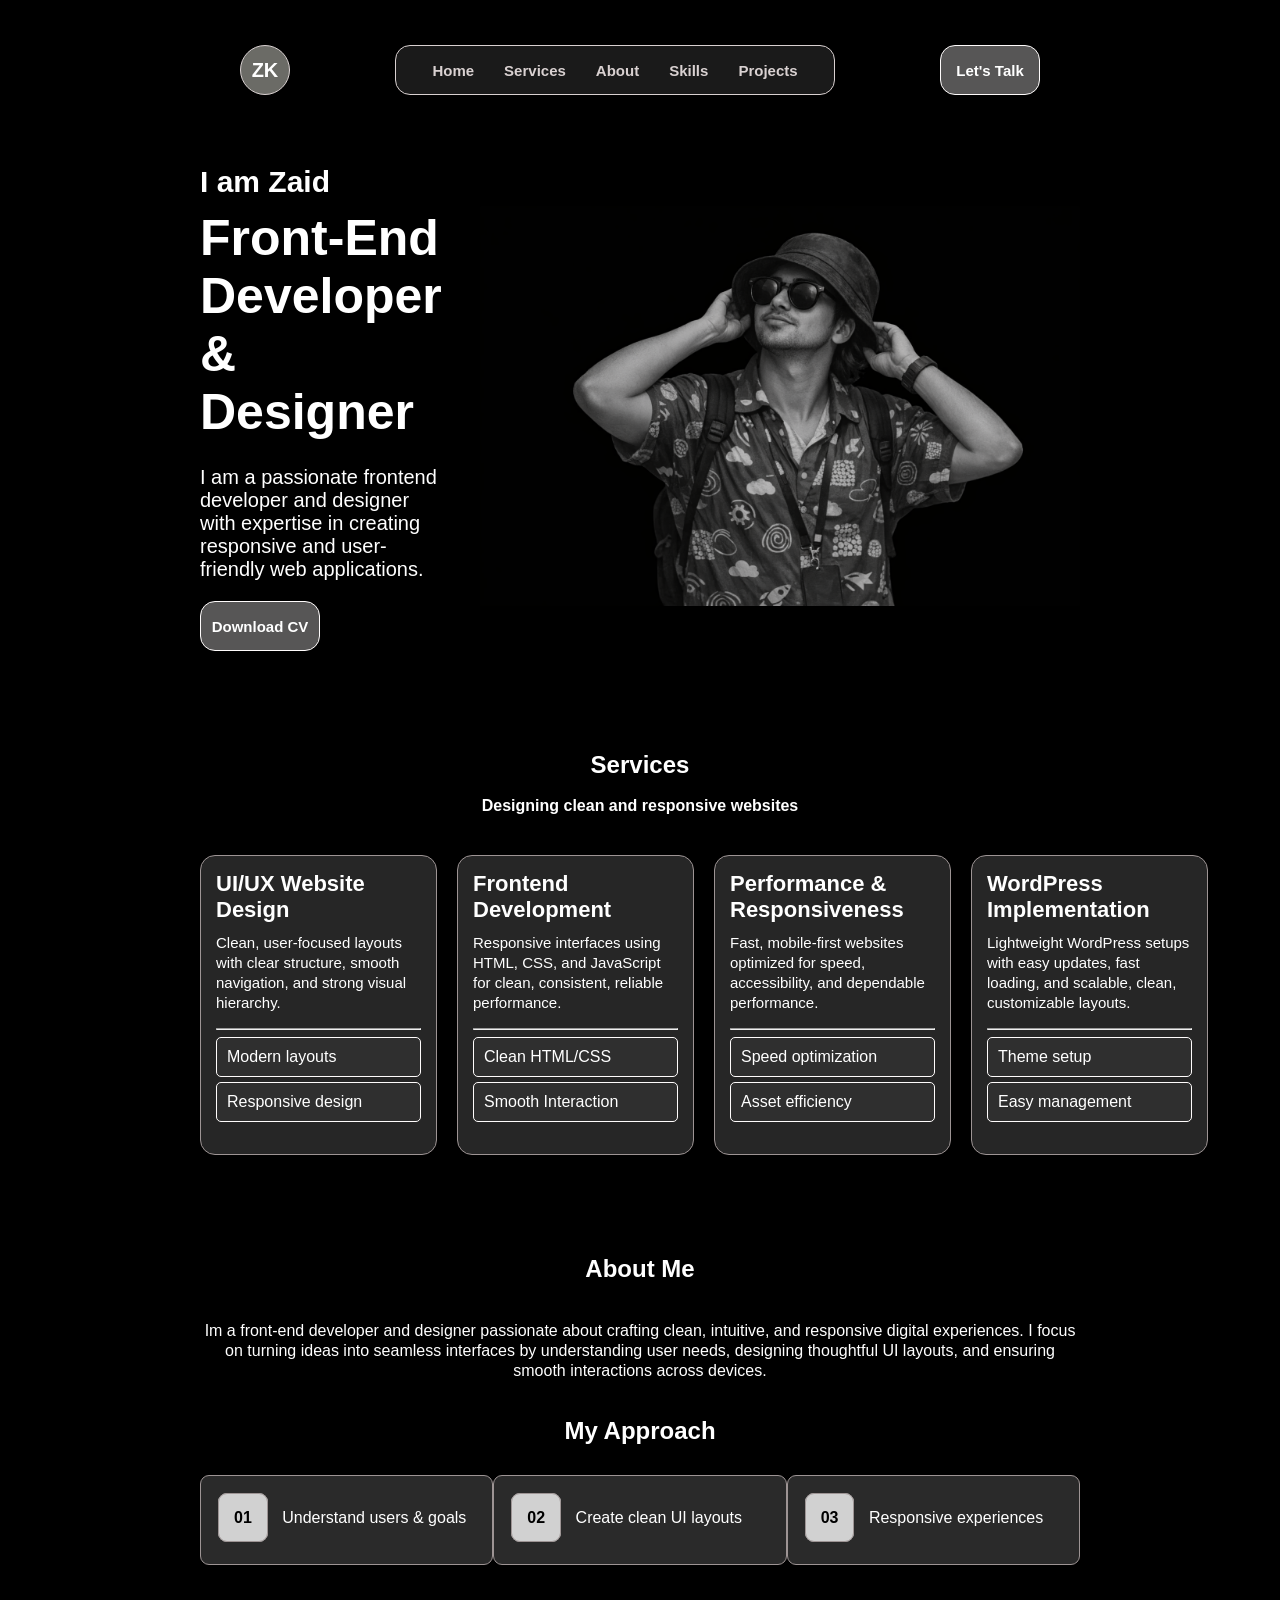
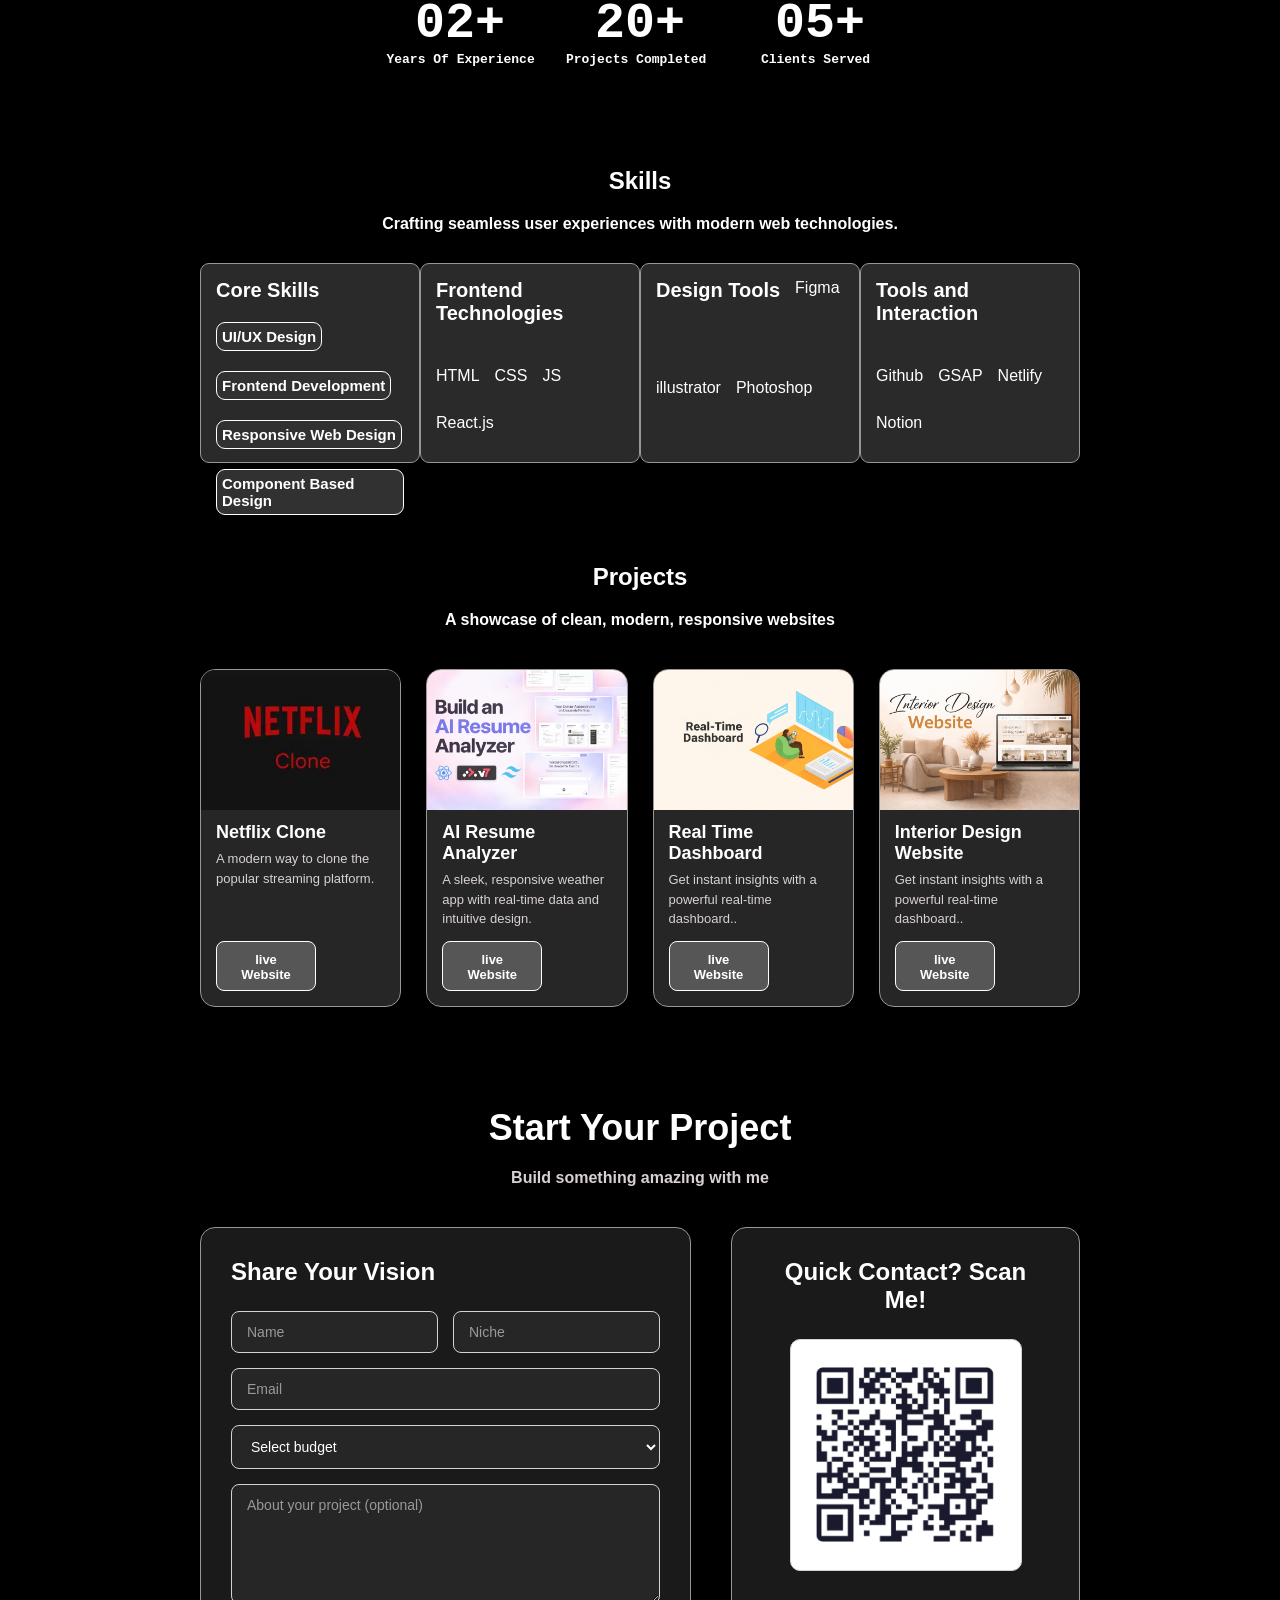
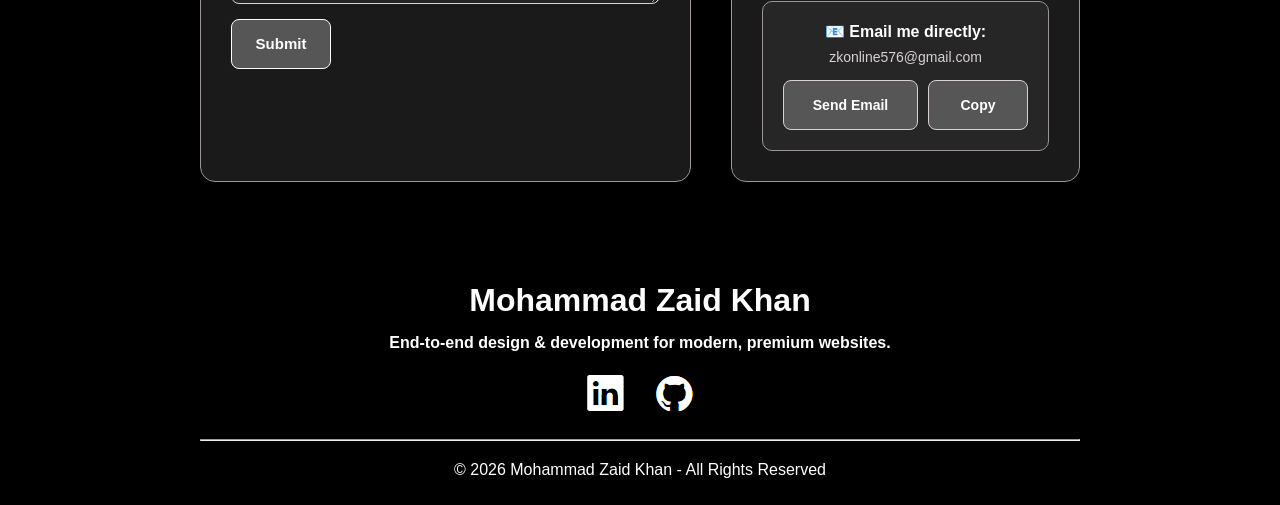
==== commit 3c799f2e: "final alignment" ====
--- a/Task1/index.html
+++ b/Task1/index.html
@@ -17,7 +17,6 @@
            <a href="">About</a> 
            <a href="">Skills</a> 
            <a href="">Projects</a> 
-           <a href="">Event</a> 
         </nav>
 
         <button>Let's Talk</button>
@@ -118,9 +117,6 @@
 
             </div> 
 
-
-
-
             
          
         </section>
@@ -128,7 +124,7 @@
         <section class="About">
             <center><h1>About Me</h1></center>
             <br>
-            <p style="text-align: center;">Im a front-end developer and designer passionate about crafting clean, intuitive, and responsive digital experiences. I focus on turning ideas into seamless interfaces by understanding user needs, designing thoughtful UI layouts, and ensuring smooth interactions across devices.</p>
+            <p style="text-align: center; margin-top: 20px; line-height: 20px;">Im a front-end developer and designer passionate about crafting clean, intuitive, and responsive digital experiences. I focus on turning ideas into seamless interfaces by understanding user needs, designing thoughtful UI layouts, and ensuring smooth interactions across devices.</p>
             <br>
             <br>
            <center><h2>My Approach</h2></center> 
@@ -165,14 +161,14 @@
 
           <center class="center2" style="font-weight: bold;"> <pre>Years Of Experience    Projects Completed       Clients Served   </pre> </center>
 
-        </section>
+        </section>  
 
         <section class="Skills">
 
          <div class="skills h3">
 
           <center><h1>Skills</h1></center>
-          <center><b><p>Crafting seamless user experiences with modern web technologies.</p></b></center>
+          <center><b><p style=" margin-top: 20px;">Crafting seamless user experiences with modern web technologies.</p></b></center>
 
          </div>
 
@@ -221,7 +217,7 @@
 
 
          <center><h1>Projects</h1></center>
-         <center><b><p>A showcase of clean, modern, responsive websites</p></b></center>
+         <center><b><p style="margin-top: 20px;">A showcase of clean, modern, responsive websites</p></b></center>
 
          <div class="card-box4">
 
@@ -312,14 +308,10 @@
 
         </section>
 
-        <section class="events">
-          
-        </section>
-
     </main>
 
     <!-- FOOTER -->
-    <footer>
+    <footer style="margin-top: 100px;">
 
       <center class="footername"><h1>Mohammad Zaid Khan</h1></center>
 
@@ -343,4 +335,8 @@
 
 
 </body>
-</html>+</html>
+
+
+
+
--- a/Task1/style.css
+++ b/Task1/style.css
@@ -46,7 +46,7 @@
   justify-content: center;
   align-items: center;
 
-  width: 410px;
+  width: 440px;
   height: 50px;
   border-radius: 15px;
   border: 1px solid #d9d1d1; 
@@ -112,8 +112,8 @@
 
 
 section.services{
-  margin-top: 70px;
-  margin-bottom: 70px;
+  margin-top: 100px;
+  margin-bottom: 100px;
 }
 
 .card-box{
@@ -356,8 +356,8 @@
 }
 
 .Skills{
-  margin-top: 50px;
-  margin-bottom: 50px;
+  margin-top: 100px;
+  margin-bottom: 100px;
 }
 
 .card-box3{
@@ -404,12 +404,13 @@
 
 /* Start Project Section */
 .StartProject {
-  margin-top: 50px;
-  margin-bottom: 50px;
+  margin-top: 100px;
+  margin-bottom: 100px;
 
   h1 {
     font-size: 36px;
-    margin-bottom: 10px;
+    margin-top: 100px;
+    margin-bottom: 20px;
   }
 
   b p {
@@ -584,7 +585,7 @@
 }
 
 .footername{
-  margin-bottom: 14px;
+  margin-bottom: 15px;
 }
 
 .footerpara{
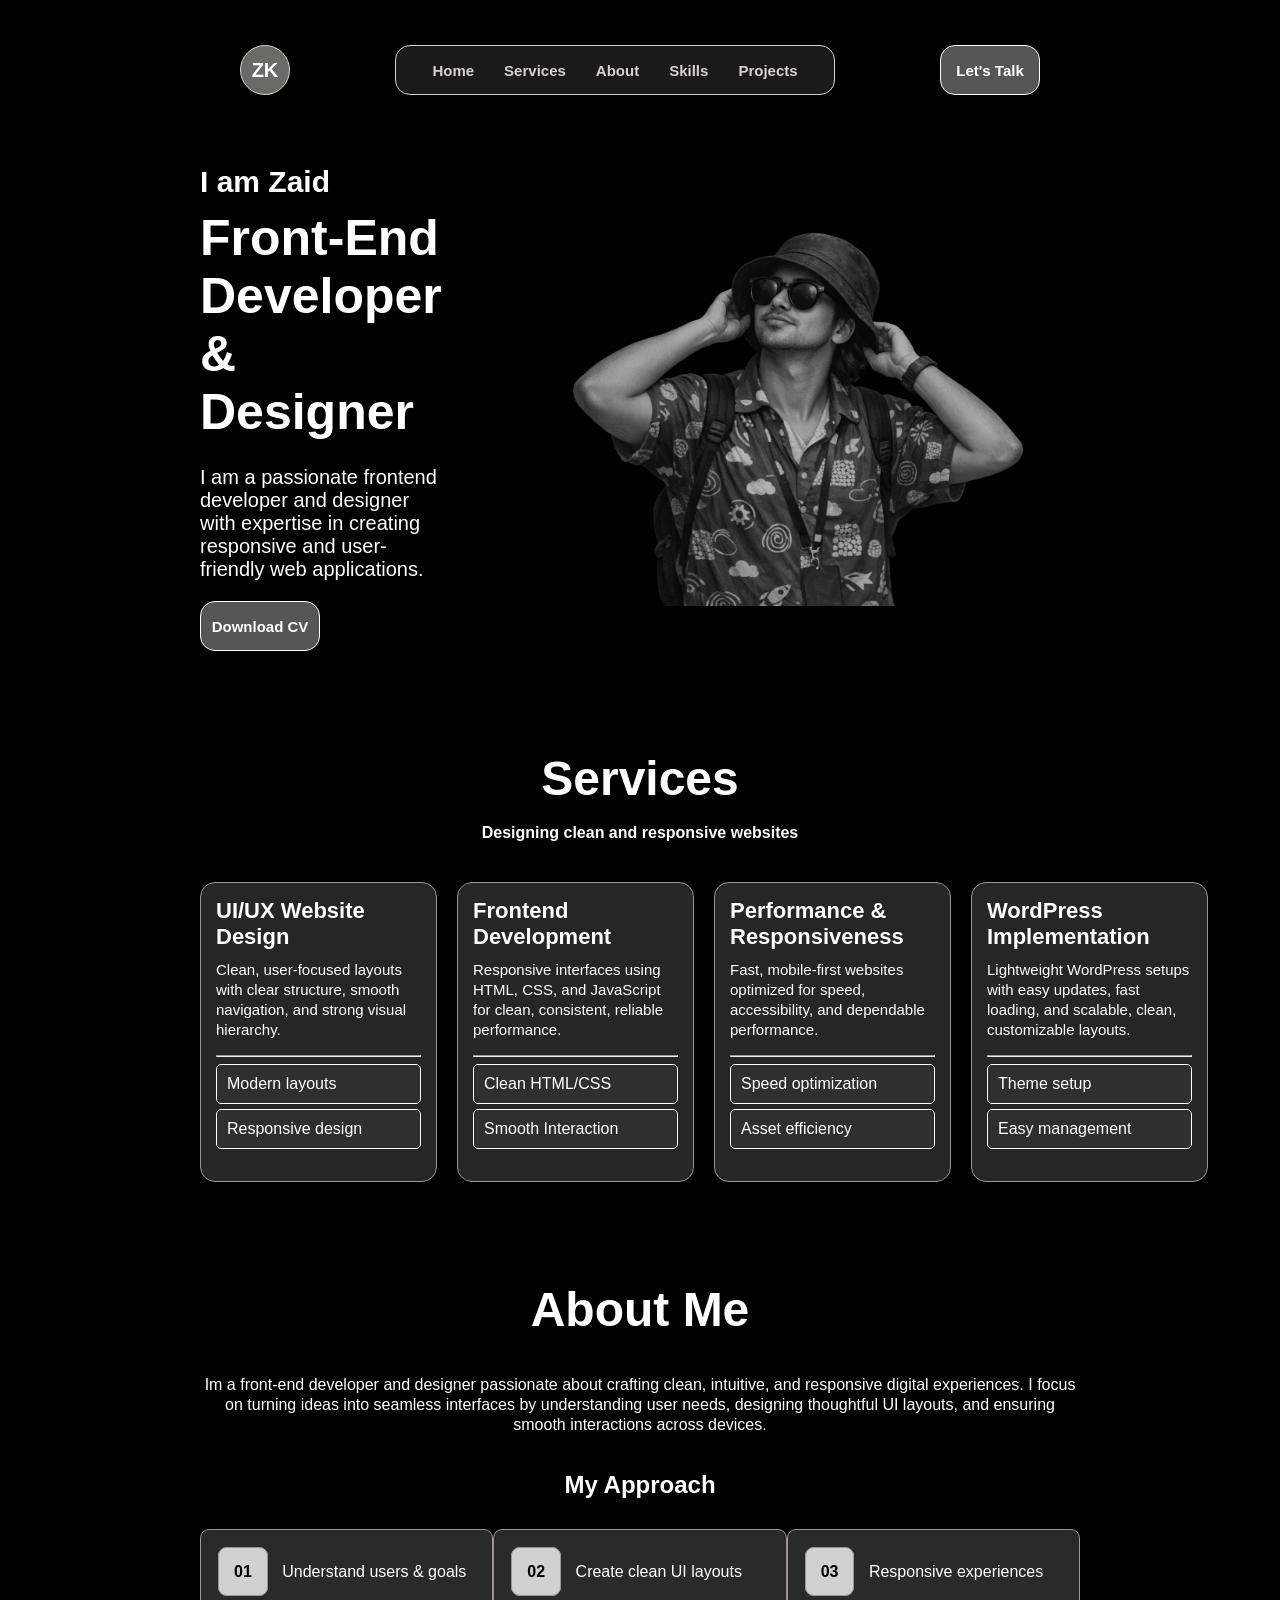
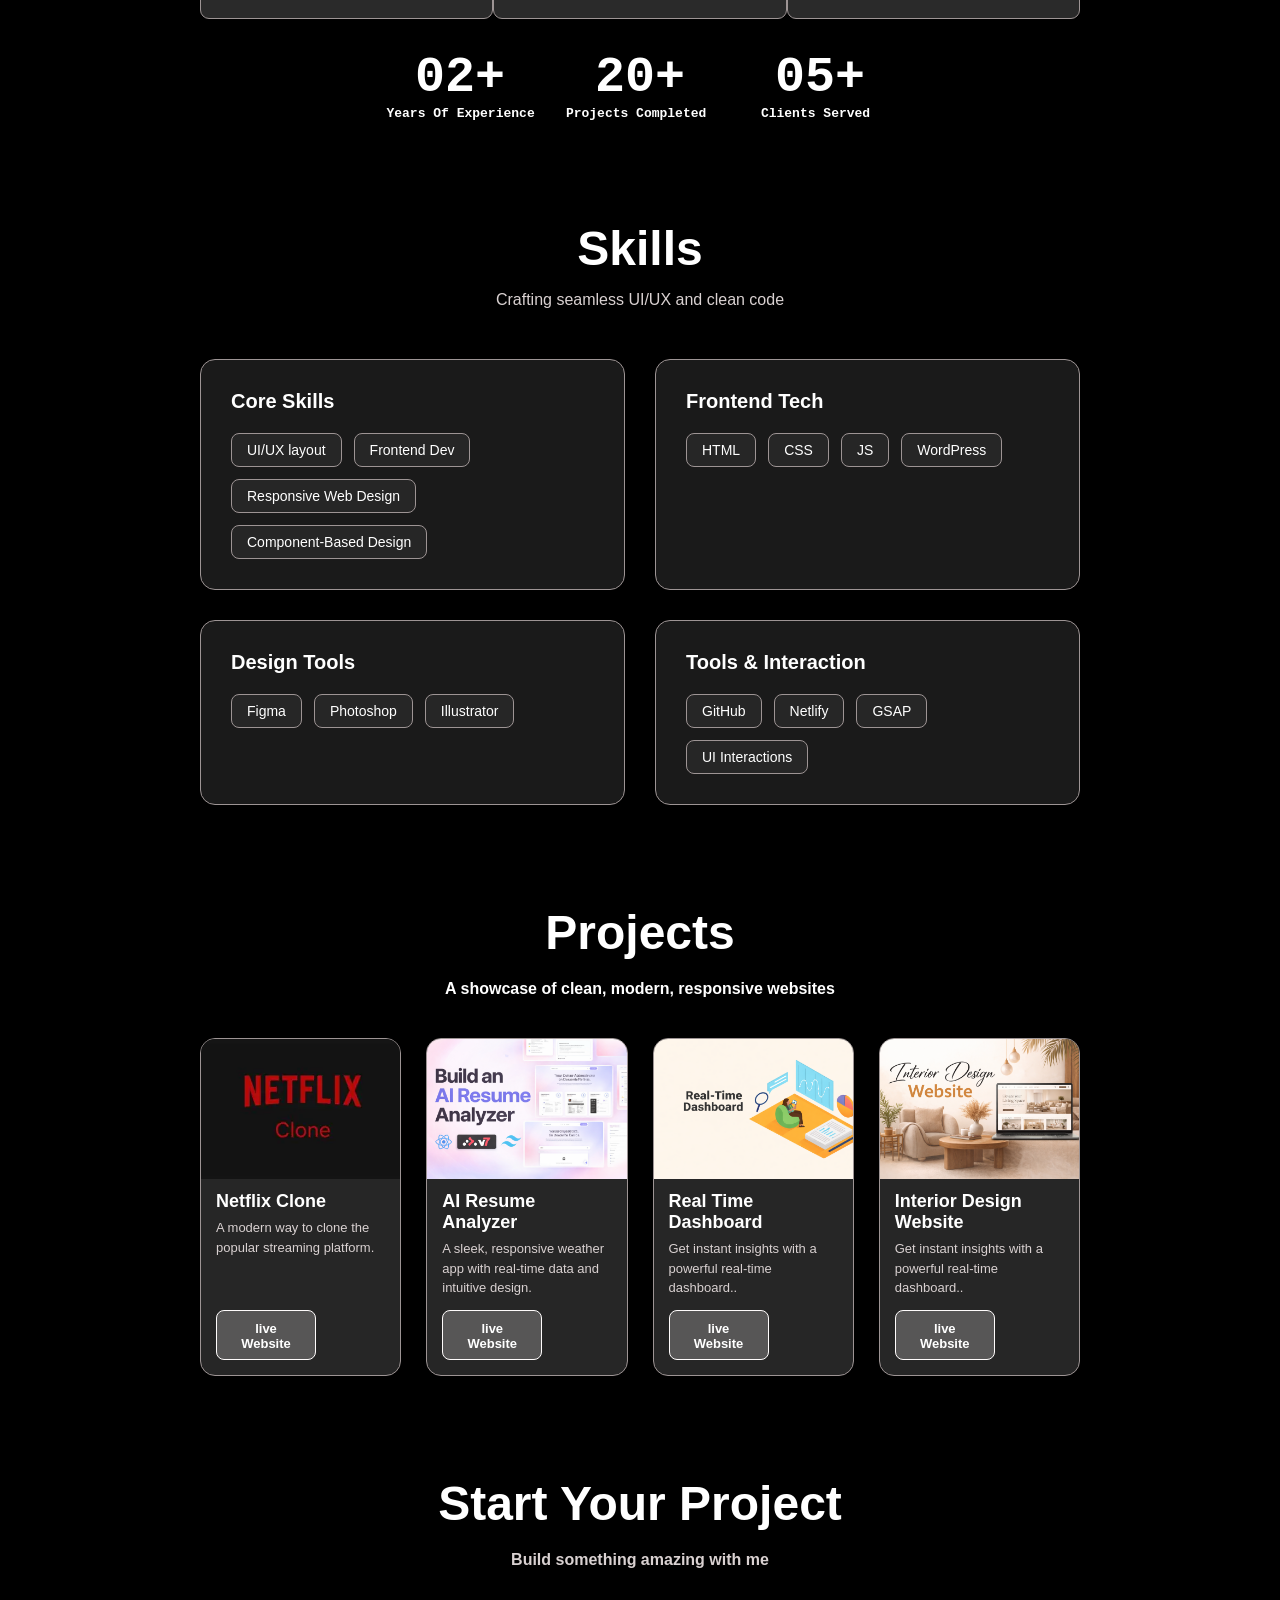
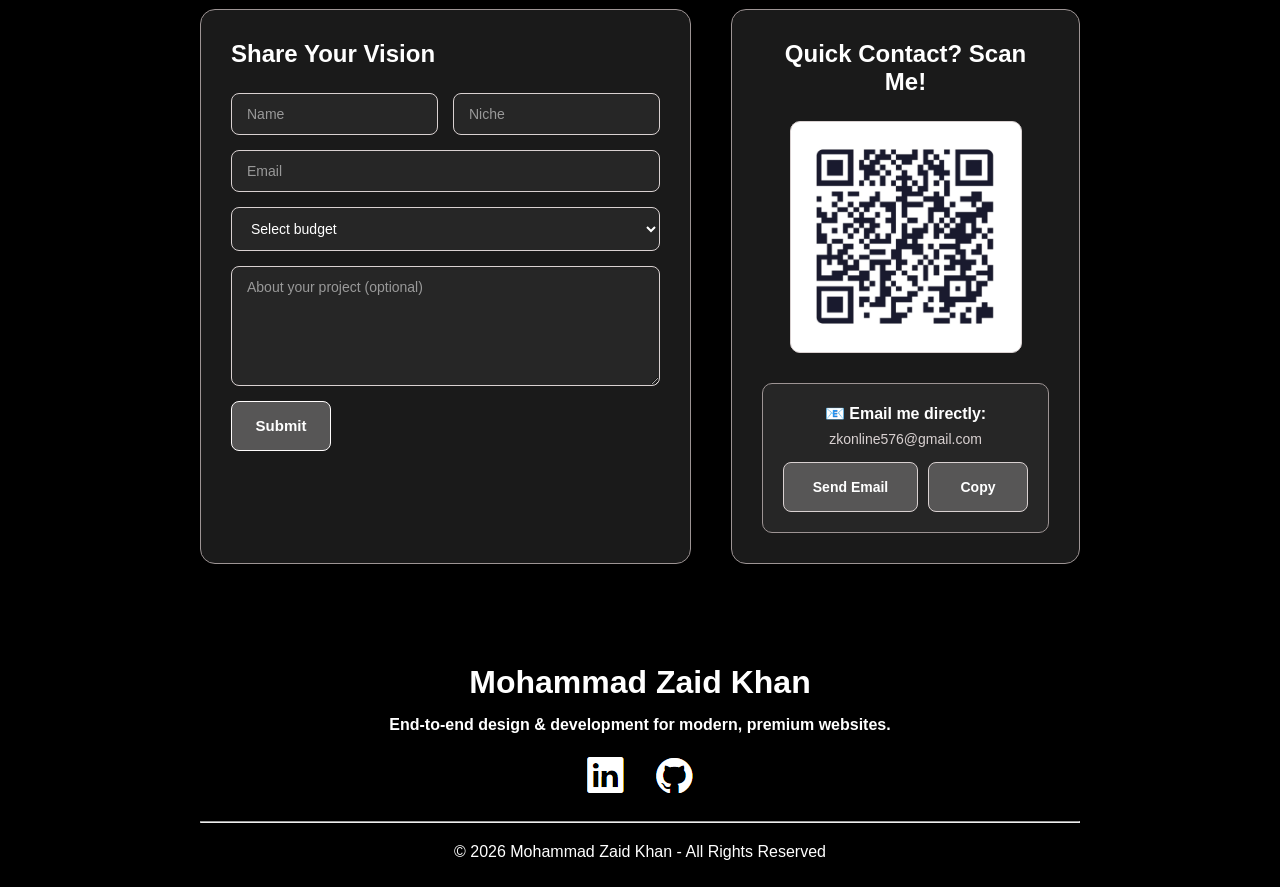
==== commit 6fd0f3e4: "Final UI editing done" ====
--- a/Task1/index.html
+++ b/Task1/index.html
@@ -28,7 +28,7 @@
         <section class="Home">
 
           <span>
-             <h2 style="margin-bottom: 10px;font-size: 30px;">I am Zaid</h2>
+             <h1 style="margin-bottom: 10px;font-size: 30px;">I am Zaid</h1>
              <p class="intro-subtitle" style="font-size: 50px; font-weight: bolder;">Front-End</p>
              <p wclass="intro-title" style="font-weight: bolder; font-size: 50px; margin-bottom: 25px;">Developer & Designer</p>
    
@@ -44,7 +44,7 @@
         </section>
 
         <section class="services">
-            <center><h1>Services</h1></center>
+            <center><h1 style="font-size: 48px;">Services</h1></center>
             <br>
             <center class="1"><b><p>Designing clean and responsive websites</p></b></center>
 
@@ -122,7 +122,7 @@
         </section>
 
         <section class="About">
-            <center><h1>About Me</h1></center>
+            <center><h1 style="font-size: 48px;">About Me</h1></center>
             <br>
             <p style="text-align: center; margin-top: 20px; line-height: 20px;">Im a front-end developer and designer passionate about crafting clean, intuitive, and responsive digital experiences. I focus on turning ideas into seamless interfaces by understanding user needs, designing thoughtful UI layouts, and ensuring smooth interactions across devices.</p>
             <br>
@@ -165,49 +165,51 @@
 
         <section class="Skills">
 
-         <div class="skills h3">
-
-          <center><h1>Skills</h1></center>
-          <center><b><p style=" margin-top: 20px;">Crafting seamless user experiences with modern web technologies.</p></b></center>
-
+         <div class="skills-header">
+          <h1>Skills</h1>
+          <p>Crafting seamless UI/UX and clean code</p>
          </div>
 
-
-         <div class="card-box3">
-
-            <div class="Card11" style="font-weight: bolder ;font-size: 20px;">
-            <p>Core Skills</p>
-            <br>
-
-               <span class="ui">UI/UX Design</span>
-               <span class="ui">Frontend Development</span>
-               <span class="ui">Responsive Web Design</span>
-               <span class="ui">Component Based Design</span>
-            </div>
-
-            <div class="Card11">
-               <span><h4 class="Heading">Frontend Technologies</h4></span>
-               <span>HTML</span>
-               <SPAN>CSS</SPAN>
-               <SPAN>JS</SPAN>
-               <SPAN>React.js</SPAN>
-            </div>
-
-            <div class="Card11">
-               <span><h4 class="Heading">Design Tools</h4></span>
-               <span>Figma</span>
-               <span>illustrator</span>
-               <span>Photoshop</span>
-            </div>
-
-            <div class="Card11">
-               <span><h4 class="Heading">Tools and Interaction</h4></span>
-               <span>Github</span>
-               <span>GSAP</span>
-               <span>Netlify</span>
-               <span>Notion</span>
-            </div>
-            
+         <div class="skills-grid">
+
+            <div class="skill-card">
+               <h3>Core Skills</h3>
+               <div class="skill-tags">
+                  <span class="skill-tag">UI/UX layout</span>
+                  <span class="skill-tag">Frontend Dev</span>
+                  <span class="skill-tag">Responsive Web Design</span>
+                  <span class="skill-tag">Component-Based Design</span>
+               </div>
+            </div>
+
+            <div class="skill-card">
+               <h3>Frontend Tech</h3>
+               <div class="skill-tags">
+                  <span class="skill-tag">HTML</span>
+                  <span class="skill-tag">CSS</span>
+                  <span class="skill-tag">JS</span>
+                  <span class="skill-tag">WordPress</span>
+               </div>
+            </div>
+
+            <div class="skill-card">
+               <h3>Design Tools</h3>
+               <div class="skill-tags">
+                  <span class="skill-tag">Figma</span>
+                  <span class="skill-tag">Photoshop</span>
+                  <span class="skill-tag">Illustrator</span>
+               </div>
+            </div>
+
+            <div class="skill-card">
+               <h3>Tools & Interaction</h3>
+               <div class="skill-tags">
+                  <span class="skill-tag">GitHub</span>
+                  <span class="skill-tag">Netlify</span>
+                  <span class="skill-tag">GSAP</span>
+                  <span class="skill-tag">UI Interactions</span>
+               </div>
+            </div>
 
          </div>
 
@@ -216,7 +218,7 @@
         <section class="Projects">
 
 
-         <center><h1>Projects</h1></center>
+         <center><h1 style="font-size: 48px;">Projects</h1></center>
          <center><b><p style="margin-top: 20px;">A showcase of clean, modern, responsive websites</p></b></center>
 
          <div class="card-box4">
@@ -264,7 +266,7 @@
  
         <section class="StartProject">
 
-         <center><h1>Start Your Project</h1></center>
+         <center><h1 style="font-size: 48px;">Start Your Project</h1></center>
           <center><b><p>Build something amazing with me</p></b></center>
           
           <div class="project-container">
--- a/Task1/style.css
+++ b/Task1/style.css
@@ -355,52 +355,78 @@
   }
 }
 
-.Skills{
+.Skills {
   margin-top: 100px;
   margin-bottom: 100px;
 }
 
-.card-box3{
-  display: flex;
-  justify-content: space-between;
-  align-items: center;
-  margin-top: 30px;
+.skills-header {
+  text-align: center;
+  margin-bottom: 50px;
+
+  h1 {
+    font-size: 48px;
+    font-weight: bold;
+    margin-bottom: 15px;
+    color: #ffffff;
+  }
+
+  p {
+    font-size: 16px;
+    color: #d9d1d1;
+    font-weight: 500;
+  }
+}
+
+.skills-grid {
+  display: grid;
+  grid-template-columns: repeat(2, 1fr);
+  gap: 30px;
+  margin-top: 40px;
   margin-bottom: 30px;
-
- 
- 
-
-  .Heading{
+}
+
+.skill-card {
+  border: 1px solid #9d9494;
+  border-radius: 15px;
+  padding: 30px;
+  background-color: #1A1A1A;
+  transition: all 0.3s ease;
+
+  h3 {
     font-size: 20px;
     font-weight: bold;
     color: #ffffff;
-    margin-bottom: 12px;
-  }
-
-  .ui{
-    font-size: 15px;
-    border: 1px solid #ffffff;
-    border-radius: 9px;
-    padding: 5px;
+    margin-bottom: 20px;
+  }
+
+  &:hover {
+    border-color: #d9d1d1;
+  }
+}
+
+.skill-tags {
+  display: flex;
+  flex-wrap: wrap;
+  gap: 12px;
+}
+
+.skill-tag {
+  display: inline-block;
+  padding: 8px 15px;
+  background-color: #262626;
+  border: 1px solid #9d9494;
+  border-radius: 8px;
+  color: #ffffff;
+  font-size: 14px;
+  font-weight: 500;
+  transition: all 0.3s ease;
+
+  &:hover {
     background-color: #313131;
-     margin-top: 5px;
-    
-
-
-  }
-
-}
- .Card11{
-    height: 200px;
-    width: 500px;
-    border: 1px solid #9d9494;
-    border-radius: 9px;
-    padding: 15px 15px 15px 15px;
-    background-color: #2A2A2A;
-    display: flex;
-    flex-wrap: wrap;
-    gap: 15px;
-  }
+    border-color: #d9d1d1;
+  }
+}
 
 /* Start Project Section */
 .StartProject {
